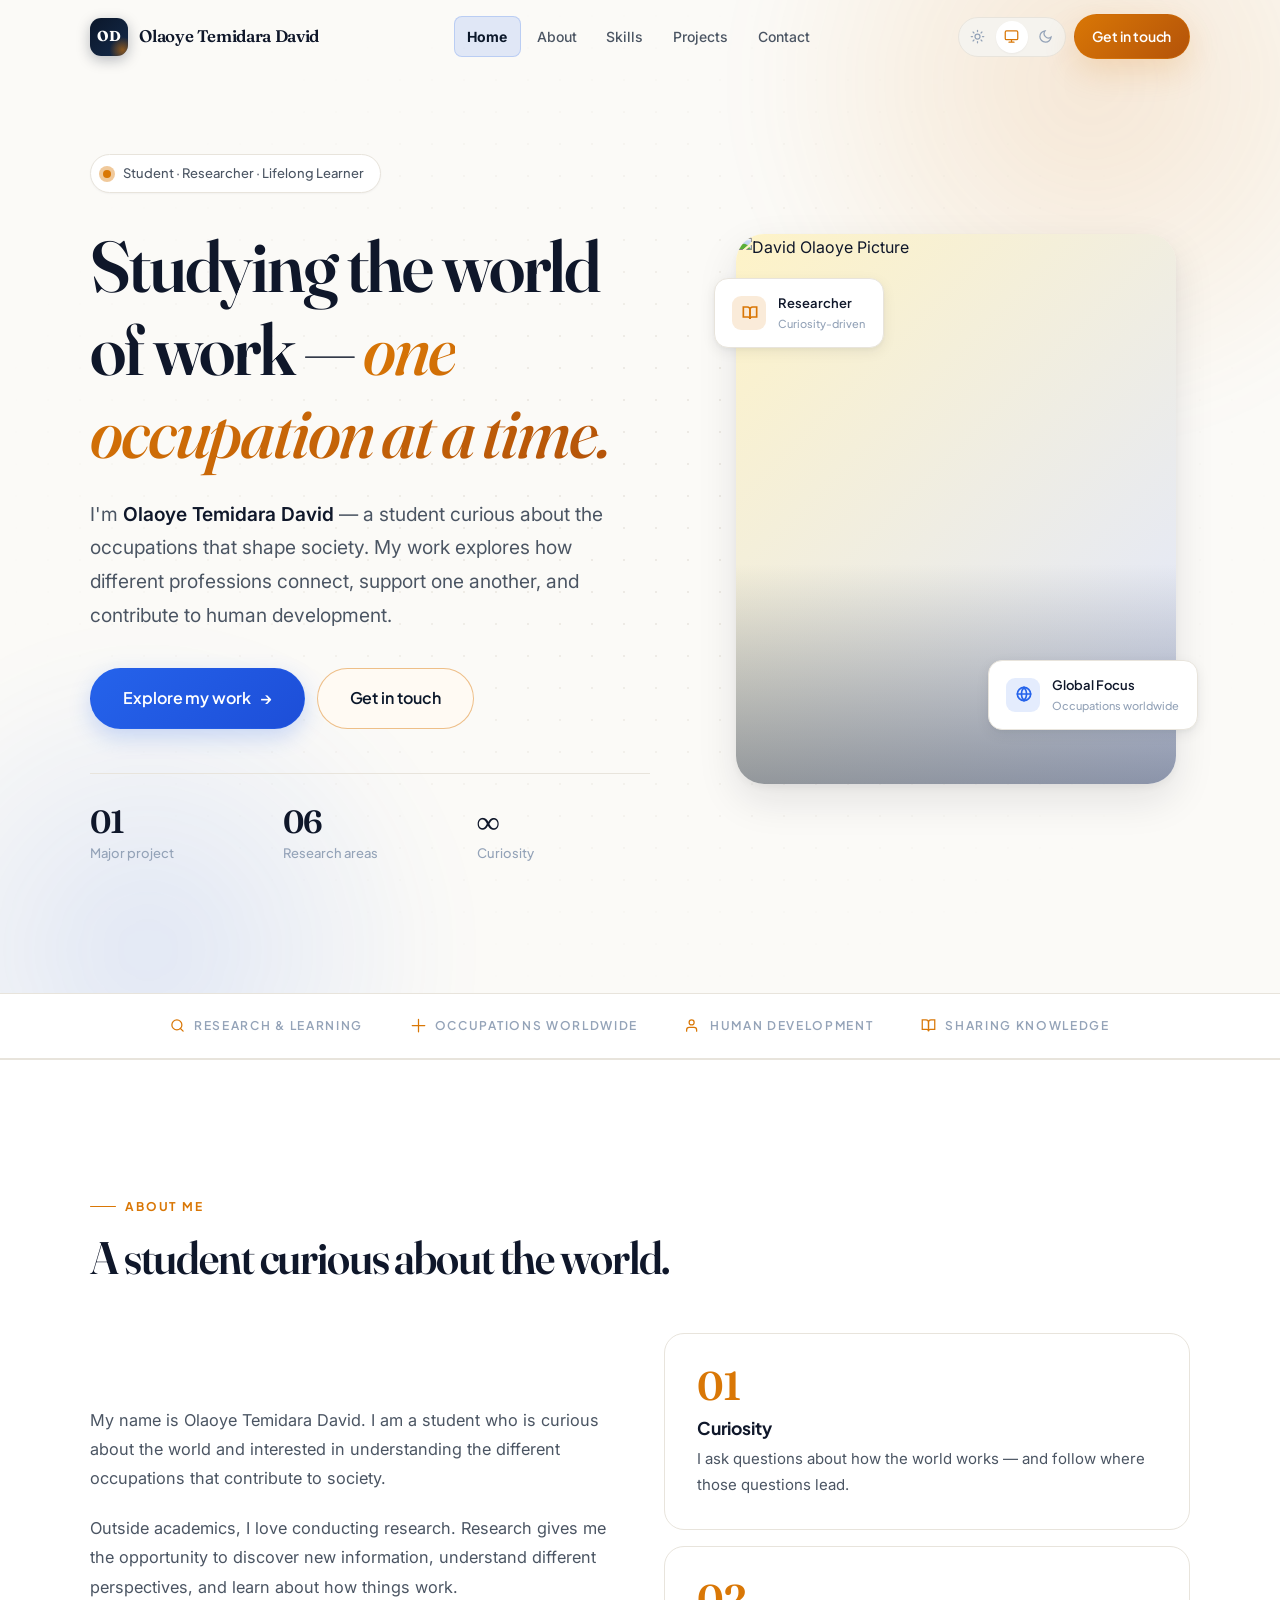
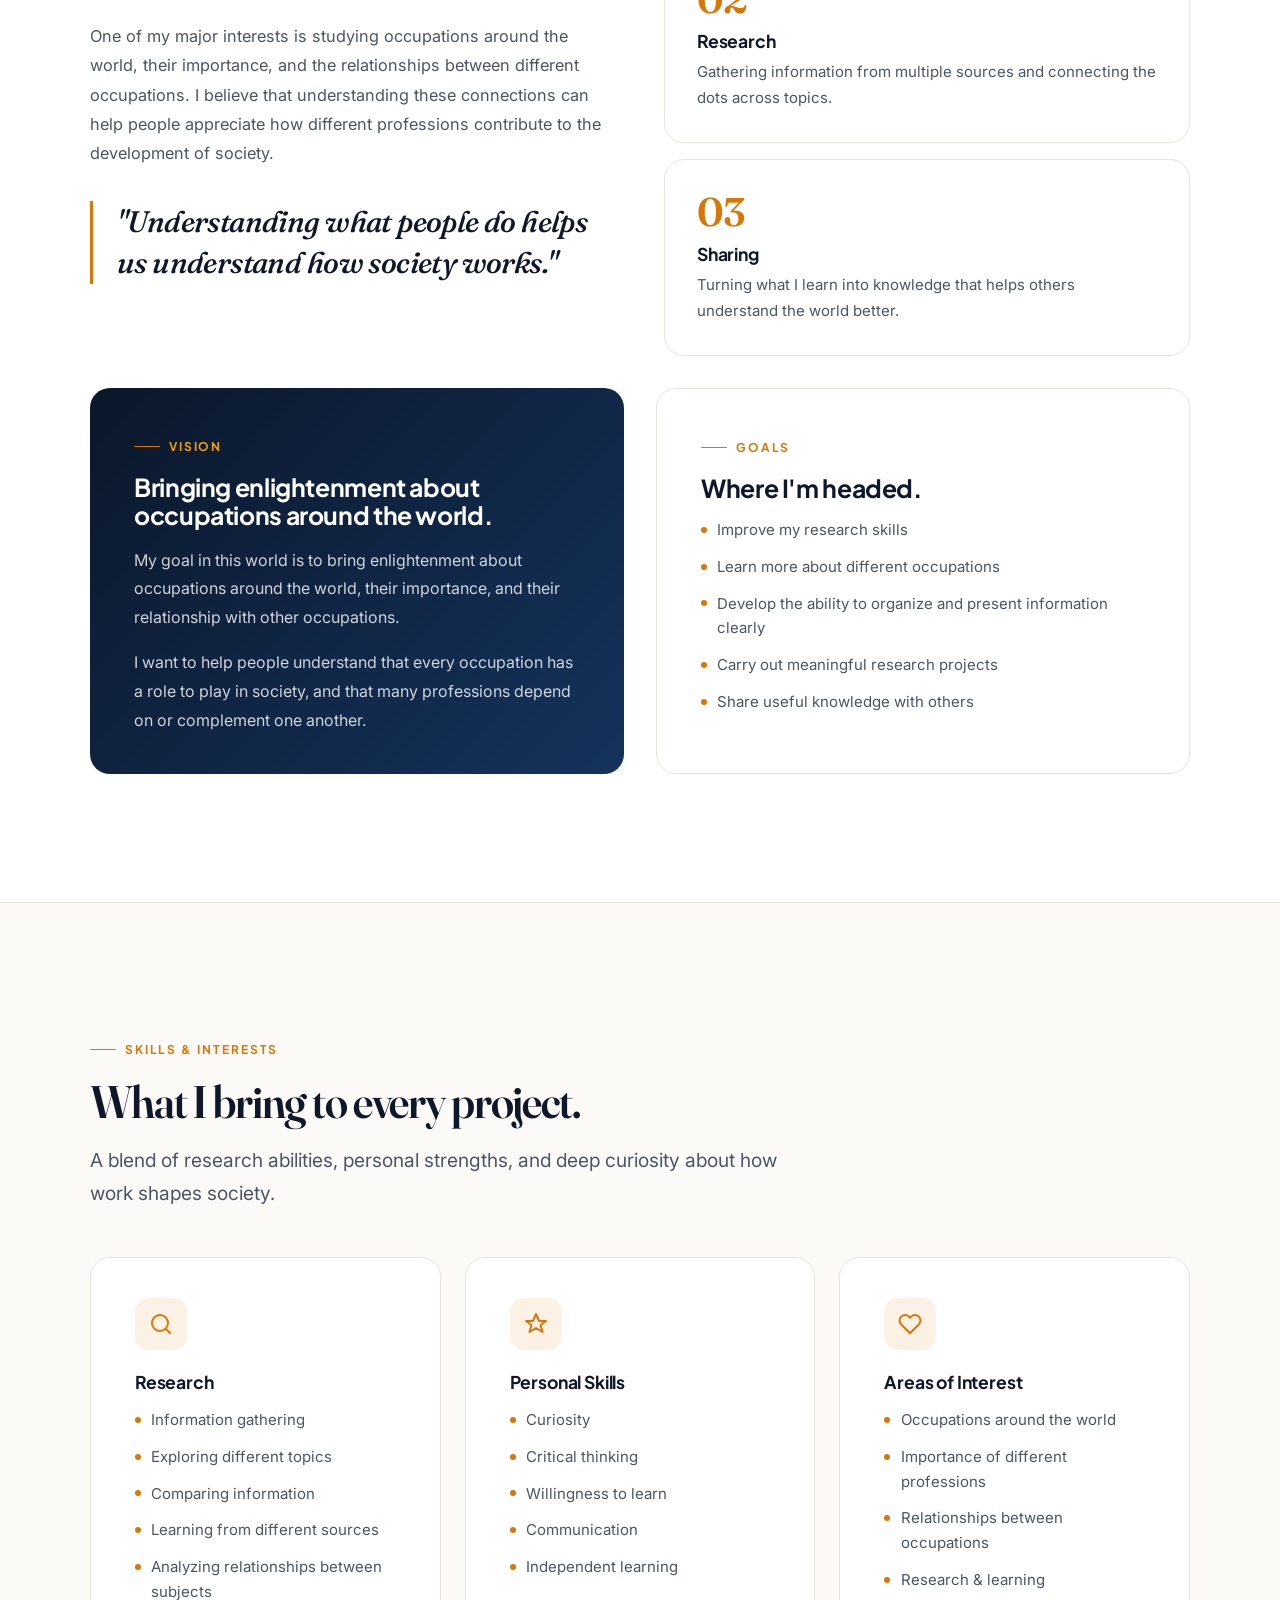
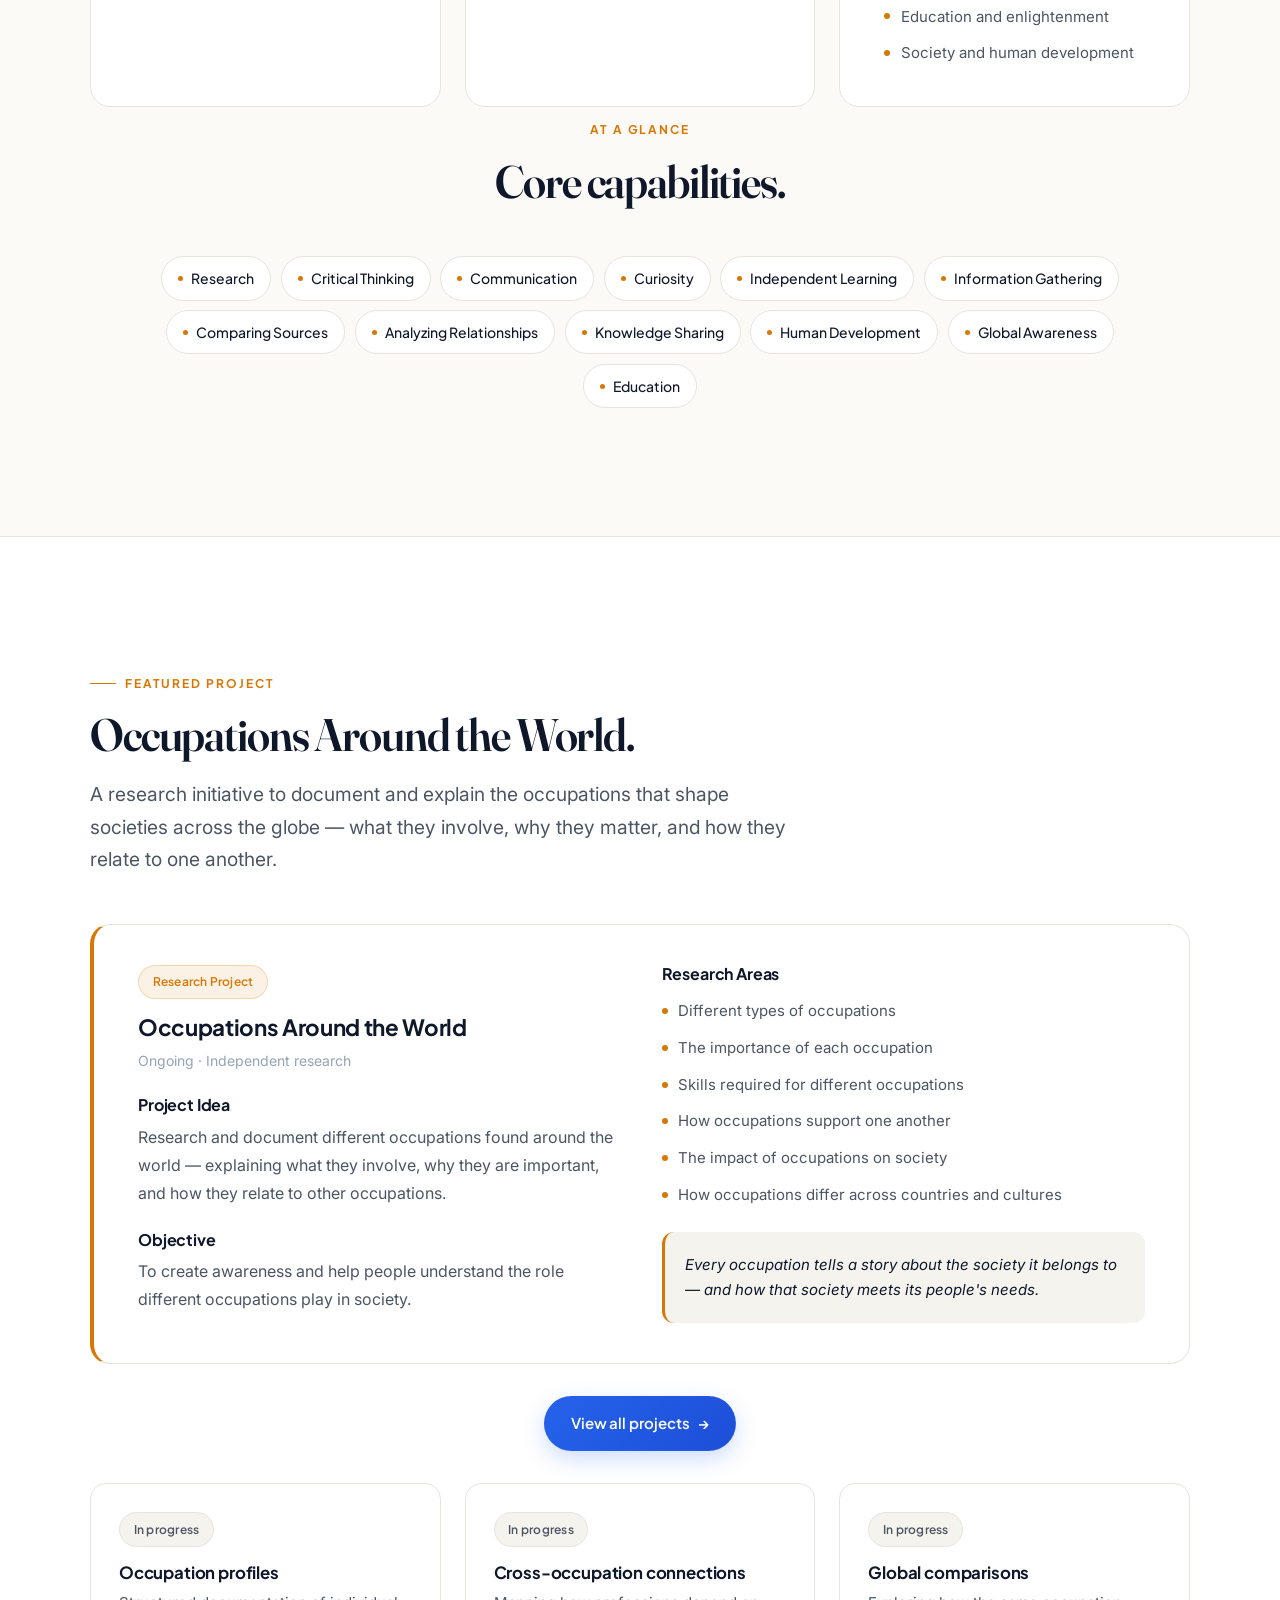
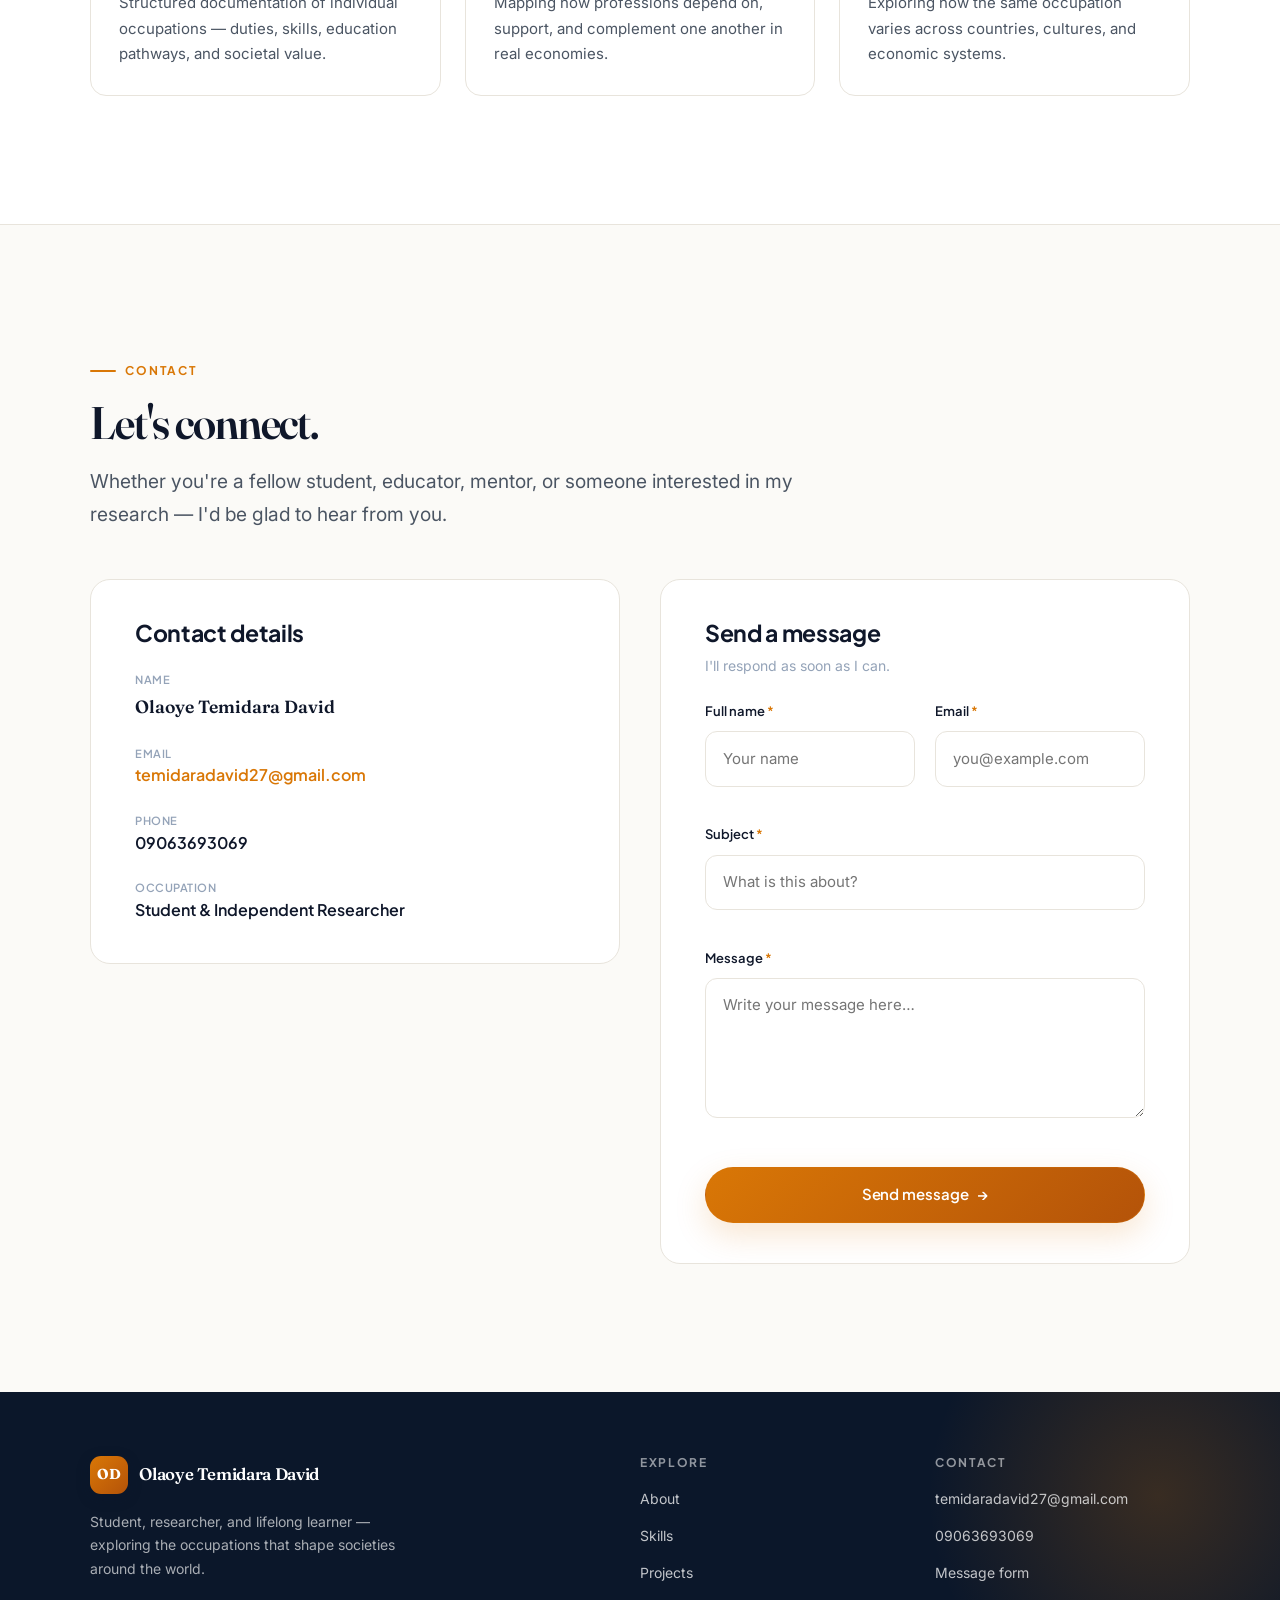
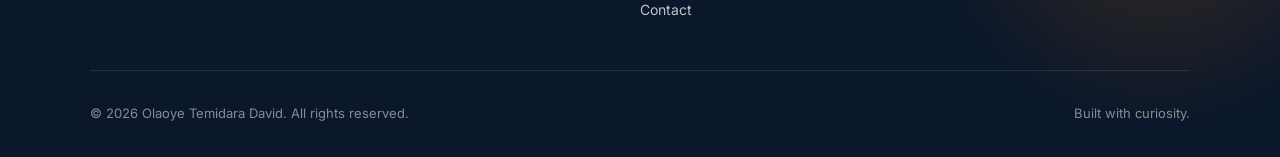
==== index.html @ a4dd6c66 "first commit" ====
<!DOCTYPE html>
<html lang="en" data-theme="system">
<head>
<meta charset="UTF-8" />
<meta name="viewport" content="width=device-width, initial-scale=1.0" />
<meta name="description" content="Olaoye Temidara David — Student & researcher exploring occupations around the world and how they shape society." />
<title>Olaoye Temidara David — Student Portfolio</title>

<link rel="preconnect" href="https://fonts.googleapis.com">
<link rel="preconnect" href="https://fonts.gstatic.com" crossorigin>
<link href="https://fonts.googleapis.com/css2?family=Fraunces:opsz,wght@9..144,500;9..144,600;9..144,700&family=Plus+Jakarta+Sans:wght@400;500;600;700;800&family=Inter:wght@400;500;600;700&display=swap" rel="stylesheet">
<link rel="stylesheet" href="assets/styles.css">
</head>

<body>
<a href="#main" class="skip-link">Skip to content</a>

<!-- ========== HEADER ========== -->
<header class="site-header" id="siteHeader">
  <div class="container">
    <nav class="nav" aria-label="Primary">
      <a href="#home" class="brand">
        <span class="brand-mark"><span>OD</span></span>
        <span>Olaoye Temidara David</span>
      </a>

      <ul class="nav-links" role="list">
        <li><a href="#home" class="active">Home</a></li>
        <li><a href="#about">About</a></li>
        <li><a href="#skills">Skills</a></li>
        <li><a href="#projects">Projects</a></li>
        <li><a href="#contact">Contact</a></li>
      </ul>

      <div class="nav-actions">
        <div class="theme-switch" role="group" aria-label="Color theme">
          <button data-theme-set="light" aria-label="Light theme" title="Light">
            <svg viewBox="0 0 24 24" fill="none" stroke="currentColor" stroke-width="2" stroke-linecap="round"><circle cx="12" cy="12" r="4"/><path d="M12 2v2M12 20v2M4.9 4.9l1.4 1.4M17.7 17.7l1.4 1.4M2 12h2M20 12h2M4.9 19.1l1.4-1.4M17.7 6.3l1.4-1.4"/></svg>
          </button>
          <button data-theme-set="system" aria-label="System theme" title="System">
            <svg viewBox="0 0 24 24" fill="none" stroke="currentColor" stroke-width="2" stroke-linecap="round"><rect x="2" y="3" width="20" height="14" rx="2"/><path d="M8 21h8M12 17v4"/></svg>
          </button>
          <button data-theme-set="dark" aria-label="Dark theme" title="Dark">
            <svg viewBox="0 0 24 24" fill="none" stroke="currentColor" stroke-width="2" stroke-linecap="round"><path d="M21 12.8A9 9 0 1 1 11.2 3a7 7 0 0 0 9.8 9.8z"/></svg>
          </button>
        </div>
        <a href="#contact" class="btn btn-amber btn-sm">Get in touch</a>
        <button class="nav-toggle" id="navToggle" aria-label="Open menu" aria-expanded="false" aria-controls="mobileMenu">
          <svg width="22" height="22" viewBox="0 0 24 24" fill="none" stroke="currentColor" stroke-width="2" stroke-linecap="round"><path d="M3 6h18M3 12h18M3 18h18"/></svg>
        </button>
      </div>
    </nav>
  </div>
</header>

<!-- ========== MOBILE MENU ========== -->
<div class="mobile-menu" id="mobileMenu" role="dialog" aria-modal="true" aria-label="Mobile navigation">
  <div class="mobile-menu-head">
    <span class="brand">
      <span class="brand-mark"><span>OD</span></span>
      <span>Olaoye Temidara David</span>
    </span>
    <button class="icon-btn" id="menuClose" aria-label="Close menu">
      <svg width="20" height="20" viewBox="0 0 24 24" fill="none" stroke="currentColor" stroke-width="2" stroke-linecap="round"><path d="M18 6L6 18M6 6l12 12"/></svg>
    </button>
  </div>
  <ul role="list">
    <li><a href="#home">Home</a></li>
    <li><a href="#about">About</a></li>
    <li><a href="#skills">Skills</a></li>
    <li><a href="#projects">Projects</a></li>
    <li><a href="#contact">Contact</a></li>
  </ul>
  <div class="mobile-menu-actions">
    <a href="#contact" class="btn btn-amber">Send a message</a>
  </div>
</div>

<main id="main">

<!-- ============================================================
     HERO
     ============================================================ -->
<section class="hero" id="home">
  <div class="hero-bg"><div class="hero-pattern" aria-hidden="true"></div></div>
  <div class="container">
    <div class="hero-grid">
      <div class="hero-copy reveal in">
        <div class="hero-badge">
          <span class="pulse" aria-hidden="true"></span>
          Student · Researcher · Lifelong Learner
        </div>
        <h1>
          Studying the world<br>
          of work — <span class="accent">one occupation at a time.</span>
        </h1>
        <p class="hero-lede">
          I'm <strong style="color:var(--text);font-weight:600;">Olaoye Temidara David</strong> — a student curious about the occupations that shape society.
          My work explores how different professions connect, support one another, and contribute to human development.
        </p>
        <div class="hero-cta">
          <a href="#about" class="btn btn-primary btn-lg">
            Explore my work <span class="arrow" aria-hidden="true">→</span>
          </a>
          <a href="#contact" class="btn btn-secondary btn-lg">
            Get in touch
          </a>
        </div>
        <div class="hero-stats">
          <div>
            <div class="hero-stat-num">01</div>
            <div class="hero-stat-label">Major project</div>
          </div>
          <div>
            <div class="hero-stat-num">06</div>
            <div class="hero-stat-label">Research areas</div>
          </div>
          <div>
            <div class="hero-stat-num">∞</div>
            <div class="hero-stat-label">Curiosity</div>
          </div>
        </div>
      </div>

      <div class="portrait-wrap reveal in" data-delay="2">
        <div class="portrait-frame">
          <img src="assets/images/img_1106.jpg" alt="David Olaoye Picture" loading="eager" decoding="async" onerror="this.onerror=null;this.src='assets/images/img_1105.jpg';">
        </div>
        <div class="float-card float-card--tl">
          <span class="fc-icon" style="background:rgba(217,119,6,.15);color:#D97706;">
            <svg width="16" height="16" viewBox="0 0 24 24" fill="none" stroke="currentColor" stroke-width="2.5" stroke-linecap="round"><path d="M2 3h6a4 4 0 0 1 4 4v14a3 3 0 0 0-3-3H2z"/><path d="M22 3h-6a4 4 0 0 0-4 4v14a3 3 0 0 1 3-3h7z"/></svg>
          </span>
          <div>Researcher<small>Curiosity-driven</small></div>
        </div>
        <div class="float-card float-card--br">
          <span class="fc-icon" style="background:rgba(37,99,235,.12);color:#2563EB;">
            <svg width="16" height="16" viewBox="0 0 24 24" fill="none" stroke="currentColor" stroke-width="2.5" stroke-linecap="round"><circle cx="12" cy="12" r="10"/><path d="M2 12h20M12 2a15.3 15.3 0 0 1 4 10 15.3 15.3 0 0 1-4 10 15.3 15.3 0 0 1-4-10 15.3 15.3 0 0 1 4-10z"/></svg>
          </span>
          <div>Global Focus<small>Occupations worldwide</small></div>
        </div>
      </div>
    </div>
  </div>
</section>

<!-- ========== STRIP ========== -->
<div class="strip">
  <div class="container">
    <div class="strip-inner">
      <span><svg viewBox="0 0 24 24" fill="none" stroke="currentColor" stroke-width="2" stroke-linecap="round"><circle cx="11" cy="11" r="8"/><path d="M21 21l-4.3-4.3"/></svg> Research &amp; Learning</span>
      <span><svg viewBox="0 0 24 24" fill="none" stroke="currentColor" stroke-width="2" stroke-linecap="round"><path d="M12 2v20M2 12h20"/></svg> Occupations Worldwide</span>
      <span><svg viewBox="0 0 24 24" fill="none" stroke="currentColor" stroke-width="2" stroke-linecap="round"><path d="M17 21v-2a4 4 0 0 0-4-4H5a4 4 0 0 0-4 4v2"/><circle cx="9" cy="7" r="4"/></svg> Human Development</span>
      <span><svg viewBox="0 0 24 24" fill="none" stroke="currentColor" stroke-width="2" stroke-linecap="round"><path d="M2 3h6a4 4 0 0 1 4 4v14a3 3 0 0 0-3-3H2z"/><path d="M22 3h-6a4 4 0 0 0-4 4v14a3 3 0 0 1 3-3h7z"/></svg> Sharing Knowledge</span>
    </div>
  </div>
</div>

<!-- ============================================================
     ABOUT
     ============================================================ -->
<section class="section section--alt" id="about">
  <div class="container">
    <div class="section-head reveal">
      <span class="eyebrow">About Me</span>
      <h2>A student curious about the world.</h2>
    </div>

    <div class="grid grid-2" style="gap:3rem;align-items:center;">
      <div class="reveal">
        <p style="font-size:1.02rem;line-height:1.8;color:var(--text-2);">
          My name is Olaoye Temidara David. I am a student who is curious about the world and interested in understanding the different occupations that contribute to society.
        </p>
        <p style="font-size:1.02rem;line-height:1.8;color:var(--text-2);margin-top:1.25rem;">
          Outside academics, I love conducting research. Research gives me the opportunity to discover new information, understand different perspectives, and learn about how things work.
        </p>
        <p style="font-size:1.02rem;line-height:1.8;color:var(--text-2);margin-top:1.25rem;">
          One of my major interests is studying occupations around the world, their importance, and the relationships between different occupations. I believe that understanding these connections can help people appreciate how different professions contribute to the development of society.
        </p>
        <div class="quote mt-8" style="margin-top:2rem;">
          "Understanding what people do helps us understand how society works."
        </div>
      </div>

      <div class="grid" style="gap:1rem;">
        <div class="num-card reveal" data-delay="1">
          <span class="num">01</span>
          <h3 class="card-title">Curiosity</h3>
          <p class="card-text">I ask questions about how the world works — and follow where those questions lead.</p>
        </div>
        <div class="num-card reveal" data-delay="2">
          <span class="num">02</span>
          <h3 class="card-title">Research</h3>
          <p class="card-text">Gathering information from multiple sources and connecting the dots across topics.</p>
        </div>
        <div class="num-card reveal" data-delay="3">
          <span class="num">03</span>
          <h3 class="card-title">Sharing</h3>
          <p class="card-text">Turning what I learn into knowledge that helps others understand the world better.</p>
        </div>
      </div>
    </div>

    <div class="grid grid-2 mt-8" style="gap:2rem;align-items:stretch;">
      <div class="card card--lg reveal" style="background:linear-gradient(135deg,var(--navy) 0%,#14335c 100%);color:#fff;border:none;">
        <span class="eyebrow" style="color:var(--amber-soft);margin-bottom:1rem;">Vision</span>
        <h3 style="color:#fff;font-size:1.55rem;margin-bottom:1rem;">Bringing enlightenment about occupations around the world.</h3>
        <p style="color:rgba(255,255,255,.8);line-height:1.8;">
          My goal in this world is to bring enlightenment about occupations around the world, their importance, and their relationship with other occupations.
        </p>
        <p style="color:rgba(255,255,255,.8);line-height:1.8;margin-top:1rem;">
          I want to help people understand that every occupation has a role to play in society, and that many professions depend on or complement one another.
        </p>
      </div>

      <div class="card card--lg reveal" data-delay="1">
        <span class="eyebrow">Goals</span>
        <h3 style="font-size:1.55rem;margin-bottom:1rem;">Where I'm headed.</h3>
        <ul class="list">
          <li>Improve my research skills</li>
          <li>Learn more about different occupations</li>
          <li>Develop the ability to organize and present information clearly</li>
          <li>Carry out meaningful research projects</li>
          <li>Share useful knowledge with others</li>
        </ul>
      </div>
    </div>
  </div>
</section>

<!-- ============================================================
     SKILLS
     ============================================================ -->
<section class="section" id="skills">
  <div class="container">
    <div class="section-head reveal">
      <span class="eyebrow">Skills &amp; Interests</span>
      <h2>What I bring to every project.</h2>
      <p class="lede">A blend of research abilities, personal strengths, and deep curiosity about how work shapes society.</p>
    </div>

    <div class="grid grid-3">

      <article class="card card--lg reveal" data-delay="1">
        <div class="card-icon">
          <svg viewBox="0 0 24 24" fill="none" stroke="currentColor" stroke-width="2" stroke-linecap="round" stroke-linejoin="round"><circle cx="11" cy="11" r="8"/><path d="M21 21l-4.3-4.3"/></svg>
        </div>
        <h3 class="card-title">Research</h3>
        <ul class="list mt-4">
          <li>Information gathering</li>
          <li>Exploring different topics</li>
          <li>Comparing information</li>
          <li>Learning from different sources</li>
          <li>Analyzing relationships between subjects</li>
        </ul>
      </article>

      <article class="card card--lg reveal" data-delay="2">
        <div class="card-icon">
          <svg viewBox="0 0 24 24" fill="none" stroke="currentColor" stroke-width="2" stroke-linecap="round" stroke-linejoin="round"><path d="M12 2l3 7h7l-5.5 4 2 7L12 16l-6.5 4 2-7L2 9h7z"/></svg>
        </div>
        <h3 class="card-title">Personal Skills</h3>
        <ul class="list mt-4">
          <li>Curiosity</li>
          <li>Critical thinking</li>
          <li>Willingness to learn</li>
          <li>Communication</li>
          <li>Independent learning</li>
        </ul>
      </article>

      <article class="card card--lg reveal" data-delay="3">
        <div class="card-icon">
          <svg viewBox="0 0 24 24" fill="none" stroke="currentColor" stroke-width="2" stroke-linecap="round" stroke-linejoin="round"><path d="M20.84 4.61a5.5 5.5 0 0 0-7.78 0L12 5.67l-1.06-1.06a5.5 5.5 0 0 0-7.78 7.78l1.06 1.06L12 21.23l7.78-7.78 1.06-1.06a5.5 5.5 0 0 0 0-7.78z"/></svg>
        </div>
        <h3 class="card-title">Areas of Interest</h3>
        <ul class="list mt-4">
          <li>Occupations around the world</li>
          <li>Importance of different professions</li>
          <li>Relationships between occupations</li>
          <li>Research &amp; learning</li>
          <li>Education and enlightenment</li>
          <li>Society and human development</li>
        </ul>
      </article>

    </div>
    <div class="container mt-2">
      <div class="section-head center reveal">
        <span class="eyebrow">At a Glance</span>
        <h2>Core capabilities.</h2>
      </div>
      <div class="chip-group reveal" style="justify-content:center;">
        <span class="chip">Research</span>
        <span class="chip">Critical Thinking</span>
        <span class="chip">Communication</span>
        <span class="chip">Curiosity</span>
        <span class="chip">Independent Learning</span>
        <span class="chip">Information Gathering</span>
        <span class="chip">Comparing Sources</span>
        <span class="chip">Analyzing Relationships</span>
        <span class="chip">Knowledge Sharing</span>
        <span class="chip">Human Development</span>
        <span class="chip">Global Awareness</span>
        <span class="chip">Education</span>
      </div>
    </div>

  </div>
</section>

<!-- ============================================================
     PROJECTS
     ============================================================ -->
<section class="section section--alt" id="projects">
  <div class="container">
    <div class="section-head reveal">
      <span class="eyebrow">Featured Project</span>
      <h2>Occupations Around the World.</h2>
      <p class="lede">A research initiative to document and explain the occupations that shape societies across the globe — what they involve, why they matter, and how they relate to one another.</p>
    </div>

    <div class="card card--lg reveal" style="border-left:4px solid var(--amber);">
      <div class="grid grid-2" style="gap:2.5rem;align-items:flex-start;">

        <div>
          <span class="badge badge--amber">Research Project</span>
          <h3 class="mt-4" style="font-size:1.4rem;">Occupations Around the World</h3>
          <p class="text-sm text-muted mt-2">Ongoing · Independent research</p>

          <h4 class="mt-6">Project Idea</h4>
          <p style="margin-top:.5rem;line-height:1.75;">
            Research and document different occupations found around the world — explaining what they involve, why they are important, and how they relate to other occupations.
          </p>

          <h4 class="mt-6">Objective</h4>
          <p style="margin-top:.5rem;line-height:1.75;">
            To create awareness and help people understand the role different occupations play in society.
          </p>
        </div>

        <div>
          <h4>Research Areas</h4>
          <ul class="list mt-4">
            <li>Different types of occupations</li>
            <li>The importance of each occupation</li>
            <li>Skills required for different occupations</li>
            <li>How occupations support one another</li>
            <li>The impact of occupations on society</li>
            <li>How occupations differ across countries and cultures</li>
          </ul>

          <div class="mt-6" style="padding:1.25rem;background:var(--surface-2);border-radius:var(--r-md);border-left:3px solid var(--amber);">
            <p style="font-size:.9375rem;line-height:1.7;font-style:italic;color:var(--text);">
              Every occupation tells a story about the society it belongs to — and how that society meets its people's needs.
            </p>
          </div>
        </div>

      </div>
    </div>

    <div class="mt-8 text-center reveal">
      <a href="#projects" class="btn btn-primary">View all projects <span class="arrow">→</span></a>
    </div>

    <div class="grid grid-3 mt-8">
      <div class="card reveal" data-delay="1">
        <span class="badge">In progress</span>
        <h3 class="card-title mt-4" style="font-size:1.05rem;">Occupation profiles</h3>
        <p class="card-text">Structured documentation of individual occupations — duties, skills, education pathways, and societal value.</p>
      </div>
      <div class="card reveal" data-delay="2">
        <span class="badge">In progress</span>
        <h3 class="card-title mt-4" style="font-size:1.05rem;">Cross-occupation connections</h3>
        <p class="card-text">Mapping how professions depend on, support, and complement one another in real economies.</p>
      </div>
      <div class="card reveal" data-delay="3">
        <span class="badge">In progress</span>
        <h3 class="card-title mt-4" style="font-size:1.05rem;">Global comparisons</h3>
        <p class="card-text">Exploring how the same occupation varies across countries, cultures, and economic systems.</p>
      </div>
    </div>
  </div>
</section>

<!-- ============================================================
     CONTACT
     ============================================================ -->
<section class="section" id="contact">
  <div class="container">
    <div class="section-head reveal">
      <span class="eyebrow">Contact</span>
      <h2>Let's connect.</h2>
      <p class="lede">Whether you're a fellow student, educator, mentor, or someone interested in my research — I'd be glad to hear from you.</p>
    </div>

    <div class="grid grid-2" style="gap:2.5rem;align-items:flex-start;">

      <div class="reveal">
        <div class="card card--lg">
          <h3>Contact details</h3>
          <ul class="mt-6" style="list-style:none;display:flex;flex-direction:column;gap:1.4rem;">
            <li>
              <div class="text-sm text-muted" style="font-family:var(--font-sans);font-weight:600;letter-spacing:.05em;text-transform:uppercase;font-size:.7rem;">Name</div>
              <div style="font-family:var(--font-display);font-size:1.1rem;font-weight:600;margin-top:.25rem;">Olaoye Temidara David</div>
            </li>
            <li>
              <div class="text-sm text-muted" style="font-family:var(--font-sans);font-weight:600;letter-spacing:.05em;text-transform:uppercase;font-size:.7rem;">Email</div>
              <a href="mailto:temidaradavid27@gmail.com" style="color:var(--amber);font-weight:600;font-family:var(--font-sans);font-size:1rem;word-break:break-all;">temidaradavid27@gmail.com</a>
            </li>
            <li>
              <div class="text-sm text-muted" style="font-family:var(--font-sans);font-weight:600;letter-spacing:.05em;text-transform:uppercase;font-size:.7rem;">Phone</div>
              <a href="tel:+2349063693069" style="color:var(--text);font-weight:600;font-family:var(--font-sans);font-size:1rem;">09063693069</a>
            </li>
            <li>
              <div class="text-sm text-muted" style="font-family:var(--font-sans);font-weight:600;letter-spacing:.05em;text-transform:uppercase;font-size:.7rem;">Occupation</div>
              <div style="font-weight:600;font-family:var(--font-sans);">Student &amp; Independent Researcher</div>
            </li>
          </ul>
        </div>
      </div>

      <div class="card card--lg reveal" data-delay="1">
        <h3>Send a message</h3>
        <p class="text-sm text-muted mt-2">I'll respond as soon as I can.</p>

        <div class="form-success" id="formSuccess" role="status" aria-live="polite">
          <svg width="20" height="20" viewBox="0 0 24 24" fill="none" stroke="currentColor" stroke-width="2.5" stroke-linecap="round"><path d="M20 6L9 17l-5-5"/></svg>
          Message sent. Thank you — I'll be in touch soon.
        </div>

        <form id="contactForm" novalidate class="mt-6">
          <div class="form-grid">
            <div class="field">
              <label for="cf-name">Full name <span class="req">*</span></label>
              <input id="cf-name" name="name" type="text" required placeholder="Your name" />
              <div class="msg"></div>
            </div>
            <div class="field">
              <label for="cf-email">Email <span class="req">*</span></label>
              <input id="cf-email" name="email" type="email" required placeholder="you@example.com" />
              <div class="msg"></div>
            </div>
            <div class="field form-full">
              <label for="cf-subject">Subject <span class="req">*</span></label>
              <input id="cf-subject" name="subject" type="text" required placeholder="What is this about?" />
              <div class="msg"></div>
            </div>
            <div class="field form-full">
              <label for="cf-message">Message <span class="req">*</span></label>
              <textarea id="cf-message" name="message" required placeholder="Write your message here…"></textarea>
              <div class="msg"></div>
            </div>
          </div>
          <button type="submit" class="btn btn-amber mt-6" style="width:100%;">Send message <span class="arrow">→</span></button>
        </form>
      </div>

    </div>
  </div>
</section>

</main>

<!-- ========== FOOTER ========== -->
<footer class="site-footer">
  <div class="container">
    <div class="footer-grid">
      <div class="footer-brand">
        <a href="#home" class="brand">
          <span class="brand-mark"><span>OD</span></span>
          <span>Olaoye Temidara David</span>
        </a>
        <p>Student, researcher, and lifelong learner — exploring the occupations that shape societies around the world.</p>
      </div>
      <div class="footer-col">
        <h4>Explore</h4>
        <ul>
          <li><a href="#about">About</a></li>
          <li><a href="#skills">Skills</a></li>
          <li><a href="#projects">Projects</a></li>
          <li><a href="#contact">Contact</a></li>
        </ul>
      </div>
      <div class="footer-col">
        <h4>Contact</h4>
        <ul>
          <li><a href="mailto:temidaradavid27@gmail.com">temidaradavid27@gmail.com</a></li>
          <li><a href="tel:+2349063693069">09063693069</a></li>
          <li><a href="#contact">Message form</a></li>
        </ul>
      </div>
    </div>
    <div class="footer-bottom">
      <span>© 2026 Olaoye Temidara David. All rights reserved.</span>
      <span>Built with curiosity.</span>
    </div>
  </div>
</footer>

<button class="back-to-top" id="backToTop" aria-label="Back to top">
  <svg width="20" height="20" viewBox="0 0 24 24" fill="none" stroke="currentColor" stroke-width="2.5" stroke-linecap="round"><path d="M12 19V5M5 12l7-7 7 7"/></svg>
</button>

<script src="assets/script.js" defer></script>
</body>
</html>
---- assets/styles.css ----
/* =========================================================
   OLAOYE TEMIDARA DAVID · STUDENT PORTFOLIO
   Single consolidated stylesheet
   ---------------------------------------------------------
   01. Design tokens
   02. Reset + base
   03. Layout (container / section / grid)
   04. Buttons
   05. Badges + chips
   06. Cards
   07. Header + navigation
   08. Mobile menu
   09. Theme switch
   10. Hero
   11. Logo strip
   12. Inner page hero + breadcrumb
   13. Quote / lists / chip group
   14. Form
   15. Footer
   16. Reveal animations
   17. Back to top
   18. Utilities
   ========================================================= */

/* =========================================================
   01. DESIGN TOKENS
   ========================================================= */
:root {
  --navy: #0B172A;
  --navy-2: #142a4a;
  --blue: #2563EB;
  --blue-2: #1D4ED8;
  --amber: #D97706;
  --amber-soft: #F59E0B;
  --amber-deep: #B45309;
  --green: #10B981;
  --teal: #0D9488;

  --bg: #FBFAF7;
  --surface: #FFFFFF;
  --surface-2: #F5F3EE;
  --border: #E8E4DC;
  --border-strong: #D5CFC4;

  --text: #0F172A;
  --text-2: #4B5563;
  --muted: #94A3B8;

  --shadow-xs: 0 1px 2px rgba(15, 23, 42, .04);
  --shadow-sm: 0 1px 3px rgba(15, 23, 42, .06), 0 1px 2px rgba(15, 23, 42, .04);
  --shadow-md: 0 4px 14px rgba(15, 23, 42, .07), 0 2px 4px rgba(15, 23, 42, .04);
  --shadow-lg: 0 16px 40px rgba(15, 23, 42, .1), 0 4px 10px rgba(15, 23, 42, .05);
  --shadow-amber: 0 12px 32px rgba(217, 119, 6, .18);

  --r-sm: 8px;
  --r-md: 12px;
  --r-lg: 16px;
  --r-xl: 20px;
  --r-2xl: 28px;
  --r-pill: 999px;
  --container: 1180px;
  --header-h: 74px;

  --ease: cubic-bezier(.22, .61, .36, 1);
  --ease-soft: cubic-bezier(.4, 0, .2, 1);
  --dur-fast: 180ms;
  --dur: 320ms;
  --dur-slow: 600ms;

  --font-display: "Fraunces", Georgia, serif;
  --font-sans: "Plus Jakarta Sans", system-ui, -apple-system, sans-serif;
  --font-body: "Inter", system-ui, -apple-system, sans-serif;
}

[data-theme="dark"] {
  --navy: #0B172A;
  --navy-2: #1e3a5f;
  --bg: #0A0F1E;
  --surface: #0F172A;
  --surface-2: #111C33;
  --border: #1E293B;
  --border-strong: #334155;
  --text: #F8FAFC;
  --text-2: #CBD5E1;
  --muted: #64748B;
  --blue: #3B82F6;
  --amber: #F59E0B;
  --amber-soft: #FBBF24;
  --amber-deep: #D97706;

  --shadow-xs: 0 1px 2px rgba(0, 0, 0, .4);
  --shadow-sm: 0 1px 3px rgba(0, 0, 0, .5);
  --shadow-md: 0 4px 14px rgba(0, 0, 0, .5);
  --shadow-lg: 0 16px 40px rgba(0, 0, 0, .6);
  --shadow-amber: 0 12px 32px rgba(245, 158, 11, .25);
}

/* =========================================================
   02. RESET + BASE
   ========================================================= */
*,
*::before,
*::after {
  box-sizing: border-box;
  margin: 0;
  padding: 0;
}

html {
  scroll-behavior: smooth;
  scroll-padding-top: calc(var(--header-h) + 1rem);
  -webkit-text-size-adjust: 100%;
}

@media (prefers-reduced-motion: reduce) {
  html {
    scroll-behavior: auto;
  }

  *,
  *::before,
  *::after {
    animation-duration: .001ms !important;
    transition-duration: .001ms !important;
  }
}

body {
  font-family: var(--font-body);
  background: var(--bg);
  color: var(--text);
  font-size: 16px;
  line-height: 1.65;
  -webkit-font-smoothing: antialiased;
  -moz-osx-font-smoothing: grayscale;
  transition: background var(--dur) var(--ease), color var(--dur) var(--ease);
  overflow-x: hidden;
}

img,
svg {
  display: block;
  max-width: 100%;
}

button {
  font: inherit;
  color: inherit;
  background: none;
  border: 0;
  cursor: pointer;
}

/* ---- Links: never underlined, in any state ---- */
a,
a:visited,
a:hover,
a:focus,
a:active {
  color: inherit;
  text-decoration: none;
  background-image: none;
}

input,
textarea {
  font: inherit;
  color: inherit;
}

h1,
h2,
h3,
h4 {
  font-family: var(--font-display);
  font-weight: 600;
  line-height: 1.15;
  letter-spacing: -.02em;
  color: var(--text);
  font-variation-settings: "opsz" 96;
}

h1 {
  font-size: clamp(2.6rem, 6vw, 4.5rem);
  letter-spacing: -.03em;
}

h2 {
  font-size: clamp(1.85rem, 3.8vw, 2.85rem);
  letter-spacing: -.025em;
}

h3 {
  font-size: clamp(1.2rem, 1.8vw, 1.5rem);
  font-family: var(--font-sans);
  font-weight: 700;
  letter-spacing: -.015em;
}

h4 {
  font-size: 1rem;
  font-family: var(--font-sans);
  font-weight: 700;
  letter-spacing: -.01em;
}

p {
  color: var(--text-2);
}

em {
  font-style: italic;
}

::selection {
  background: var(--amber);
  color: #fff;
}

:focus-visible {
  outline: 2px solid var(--blue);
  outline-offset: 3px;
  border-radius: 4px;
}

/* Skip link */
.skip-link {
  position: absolute;
  left: 1rem;
  top: -100px;
  padding: .75rem 1.25rem;
  background: var(--navy);
  color: #fff;
  border-radius: var(--r-md);
  z-index: 9999;
  font-weight: 600;
  transition: top var(--dur) var(--ease);
}

.skip-link:focus {
  top: 1rem;
}

/* =========================================================
   03. LAYOUT
   ========================================================= */
.container {
  width: 100%;
  max-width: var(--container);
  margin: 0 auto;
  padding: 0 1.25rem;
}

@media (min-width: 640px) {
  .container {
    padding: 0 2rem;
  }
}

@media (min-width: 1024px) {
  .container {
    padding: 0 2.5rem;
  }
}

.section {
  padding: 5rem 0;
  position: relative;
  scroll-margin-top: calc(var(--header-h) + 1rem);
}

@media (min-width: 768px) {
  .section {
    padding: 6.5rem 0;
  }
}

@media (min-width: 1024px) {
  .section {
    padding: 8rem 0;
  }
}

.section--alt {
  background: var(--surface);
  border-top: 1px solid var(--border);
  border-bottom: 1px solid var(--border);
}

.section--dark {
  background: linear-gradient(135deg, var(--navy) 0%, #14335c 100%);
  color: #fff;
  position: relative;
  overflow: hidden;
}

.section--dark h2,
.section--dark h3,
.section--dark h4 {
  color: #fff;
}

.section--dark p {
  color: rgba(255, 255, 255, .78);
}

.section--dark::before {
  content: "";
  position: absolute;
  top: -40%;
  right: -10%;
  width: 600px;
  height: 600px;
  border-radius: 50%;
  background: radial-gradient(circle, rgba(217, 119, 6, .28), transparent 65%);
  pointer-events: none;
}

.section--dark::after {
  content: "";
  position: absolute;
  bottom: -40%;
  left: -10%;
  width: 520px;
  height: 520px;
  border-radius: 50%;
  background: radial-gradient(circle, rgba(37, 99, 235, .35), transparent 65%);
  pointer-events: none;
}

.section--dark .container {
  position: relative;
  z-index: 1;
}

.section-head {
  max-width: 720px;
  margin-bottom: 3rem;
}

.section-head.center {
  margin-left: auto;
  margin-right: auto;
  text-align: center;
}

.eyebrow {
  display: inline-flex;
  align-items: center;
  gap: .55rem;
  font-family: var(--font-sans);
  font-size: .75rem;
  font-weight: 700;
  letter-spacing: .16em;
  text-transform: uppercase;
  color: var(--amber);
  margin-bottom: 1rem;
}

.eyebrow::before {
  content: "";
  width: 26px;
  height: 1.5px;
  background: var(--amber);
  border-radius: 2px;
}

.section-head.center .eyebrow::before {
  display: none;
}

.section--dark .eyebrow {
  color: var(--amber-soft);
}

.lede {
  font-size: clamp(1.05rem, 1.5vw, 1.2rem);
  color: var(--text-2);
  margin-top: 1rem;
  max-width: 62ch;
  line-height: 1.7;
}

.section-head.center .lede {
  margin-left: auto;
  margin-right: auto;
}

.section--dark .lede {
  color: rgba(255, 255, 255, .75);
}

/* Grid */
.grid {
  display: grid;
  gap: 1.5rem;
}

.grid-2,
.grid-3,
.grid-4 {
  grid-template-columns: 1fr;
}

@media (min-width: 640px) {
  .grid-2 {
    grid-template-columns: repeat(2, 1fr);
  }

  .grid-3 {
    grid-template-columns: repeat(2, 1fr);
  }

  .grid-4 {
    grid-template-columns: repeat(2, 1fr);
  }
}

@media (min-width: 1024px) {
  .grid-3 {
    grid-template-columns: repeat(3, 1fr);
  }

  .grid-4 {
    grid-template-columns: repeat(4, 1fr);
  }
}

/* =========================================================
   04. BUTTONS
   ========================================================= */
.btn {
  display: inline-flex;
  align-items: center;
  justify-content: center;
  gap: .55rem;
  padding: .9rem 1.6rem;
  border-radius: var(--r-pill);
  font-family: var(--font-sans);
  font-weight: 600;
  font-size: .9375rem;
  letter-spacing: -.005em;
  text-decoration: none;
  transition: all var(--dur-fast) var(--ease);
  white-space: nowrap;
  min-height: 48px;
  cursor: pointer;
}

.btn:active {
  transform: translateY(1px) scale(.99);
}

.btn-primary {
  background: linear-gradient(135deg, var(--blue) 0%, var(--blue-2) 100%);
  color: #fff;
  border: 1px solid rgba(37, 99, 235, .35);
  box-shadow: 0 8px 22px rgba(37, 99, 235, .22);
}

.btn-primary:hover {
  background: linear-gradient(135deg, #1d4ed8 0%, #1e40af 100%);
  transform: translateY(-2px);
  box-shadow: 0 12px 28px rgba(37, 99, 235, .28);
}

.btn-amber {
  background: linear-gradient(135deg, var(--amber) 0%, var(--amber-deep) 100%);
  color: #fff;
  border: 1px solid rgba(217, 119, 6, .35);
  box-shadow: var(--shadow-amber);
}

.btn-amber:hover {
  background: linear-gradient(135deg, var(--amber-deep) 0%, #92400e 100%);
  transform: translateY(-2px);
  box-shadow: 0 16px 34px rgba(217, 119, 6, .35);
}

.btn-secondary {
  background: #fffaf3;
  color: var(--navy);
  border: 1px solid rgba(217, 119, 6, .45);
}

.btn-secondary:hover {
  background: #fff1df;
  border-color: var(--amber);
  color: var(--navy);
  transform: translateY(-2px);
  box-shadow: var(--shadow-md);
}

.btn-ghost {
  background: transparent;
  color: var(--text);
  border: 1px solid transparent;
}

.btn-ghost:hover {
  background: var(--surface-2);
}

.btn .arrow {
  display: inline-block;
  transition: transform var(--dur-fast) var(--ease);
}

.btn:hover .arrow {
  transform: translateX(4px);
}

.btn-sm {
  padding: .6rem 1.1rem;
  font-size: .875rem;
  min-height: 40px;
}

.btn-lg {
  padding: 1rem 2rem;
  font-size: 1rem;
  min-height: 54px;
}

.icon-btn {
  width: 42px;
  height: 42px;
  display: inline-flex;
  align-items: center;
  justify-content: center;
  border-radius: var(--r-md);
  color: var(--text-2);
  transition: all var(--dur-fast) var(--ease);
}

.icon-btn:hover {
  background: var(--surface-2);
  color: var(--text);
}

[data-theme="dark"] .icon-btn:hover {
  background: #1E293B;
}

/* =========================================================
   05. BADGES + CHIPS
   ========================================================= */
.badge {
  display: inline-flex;
  align-items: center;
  gap: .4rem;
  padding: .4rem .85rem;
  border-radius: var(--r-pill);
  font-family: var(--font-sans);
  font-size: .75rem;
  font-weight: 600;
  letter-spacing: .02em;
  background: var(--surface-2);
  color: var(--text-2);
  border: 1px solid var(--border);
}

.badge--amber {
  background: rgba(217, 119, 6, .1);
  color: var(--amber);
  border-color: rgba(217, 119, 6, .22);
}

.badge--blue {
  background: rgba(37, 99, 235, .08);
  color: var(--blue);
  border-color: rgba(37, 99, 235, .2);
}

.badge--green {
  background: rgba(16, 185, 129, .1);
  color: var(--green);
  border-color: rgba(16, 185, 129, .22);
}

.badge .dot {
  width: 6px;
  height: 6px;
  border-radius: 50%;
  background: currentColor;
}

.chip {
  display: inline-flex;
  align-items: center;
  gap: .5rem;
  padding: .6rem 1rem;
  border-radius: var(--r-pill);
  font-family: var(--font-sans);
  font-size: .875rem;
  font-weight: 500;
  background: var(--surface);
  color: var(--text);
  border: 1px solid var(--border);
  transition: all var(--dur-fast) var(--ease);
}

.chip:hover {
  border-color: var(--amber);
  color: var(--amber);
  transform: translateY(-2px);
}

.chip::before {
  content: "";
  width: 5px;
  height: 5px;
  border-radius: 50%;
  background: var(--amber);
}

/* =========================================================
   06. CARDS
   ========================================================= */
.card {
  background: var(--surface);
  border: 1px solid var(--border);
  border-radius: var(--r-lg);
  padding: 1.75rem;
  transition: all var(--dur) var(--ease);
  position: relative;
}

.card:hover {
  transform: translateY(-6px);
  box-shadow: var(--shadow-lg);
  border-color: var(--border-strong);
}

.card--lg {
  padding: 2rem;
  border-radius: var(--r-xl);
}

@media (min-width: 768px) {
  .card--lg {
    padding: 2.5rem 2.75rem;
  }
}

.card-icon {
  width: 52px;
  height: 52px;
  border-radius: 14px;
  display: inline-flex;
  align-items: center;
  justify-content: center;
  background: rgba(217, 119, 6, .1);
  color: var(--amber);
  margin-bottom: 1.35rem;
  transition: all var(--dur) var(--ease);
}

.card:hover .card-icon {
  background: var(--amber);
  color: #fff;
  transform: translateY(-2px) rotate(-3deg);
}

.card-icon svg {
  width: 24px;
  height: 24px;
}

.card-title {
  margin-bottom: .5rem;
  font-family: var(--font-sans);
  font-weight: 700;
  font-size: 1.1rem;
  letter-spacing: -.01em;
  color: var(--text);
}

.card-text {
  font-size: .9375rem;
  color: var(--text-2);
  line-height: 1.7;
}

.num-card {
  padding: 2rem;
  border-radius: var(--r-xl);
  background: var(--surface);
  border: 1px solid var(--border);
  transition: all var(--dur) var(--ease);
}

.num-card:hover {
  transform: translateY(-6px);
  box-shadow: var(--shadow-lg);
}

.num-card .num {
  font-family: var(--font-display);
  font-size: 2.5rem;
  font-weight: 600;
  color: var(--amber);
  line-height: 1;
  letter-spacing: -.03em;
  margin-bottom: .75rem;
  display: block;
}

/* =========================================================
   07. HEADER + NAVIGATION
   ========================================================= */
.site-header {
  position: fixed;
  top: 0;
  left: 0;
  right: 0;
  height: var(--header-h);
  z-index: 900;
  display: flex;
  align-items: center;
  transition: all var(--dur) var(--ease);
  border-bottom: 1px solid transparent;
}

.site-header.scrolled {
  background: var(--bg);
  background: color-mix(in srgb, var(--bg) 82%, transparent);
  backdrop-filter: saturate(180%) blur(16px);
  -webkit-backdrop-filter: saturate(180%) blur(16px);
  border-bottom-color: var(--border);
}

.nav {
  display: flex;
  align-items: center;
  justify-content: space-between;
  width: 100%;
  gap: 1.5rem;
}

.brand {
  display: flex;
  align-items: center;
  gap: .7rem;
  font-family: var(--font-display);
  font-weight: 600;
  font-size: 1.05rem;
  letter-spacing: -.02em;
  color: var(--text);
}

.brand-mark {
  width: 38px;
  height: 38px;
  border-radius: 11px;
  background: linear-gradient(135deg, var(--navy), var(--navy-2));
  color: #fff;
  display: inline-flex;
  align-items: center;
  justify-content: center;
  font-family: var(--font-display);
  font-weight: 700;
  font-size: .9rem;
  box-shadow: 0 4px 14px rgba(11, 23, 42, .28);
  position: relative;
  overflow: hidden;
}

.brand-mark::after {
  content: "";
  position: absolute;
  bottom: -20%;
  right: -20%;
  width: 70%;
  height: 70%;
  border-radius: 50%;
  background: radial-gradient(circle, rgba(217, 119, 6, .6), transparent 70%);
}

.brand-mark span {
  position: relative;
  z-index: 1;
}

.nav-links {
  display: none;
  align-items: center;
  gap: .15rem;
  list-style: none;
}

.nav-links a {
  display: inline-block;
  padding: .55rem .85rem;
  font-size: .875rem;
  font-weight: 500;
  color: var(--text-2);
  border-radius: var(--r-sm);
  text-decoration: none;
  transition: all var(--dur-fast) var(--ease);
}

.nav-links a:hover {
  color: var(--text);
  background: var(--surface-2);
}

/* Active state: strong, high-contrast highlight for the current section */
.nav-links a.active {
  color: var(--navy);
  font-weight: 700;
  background: rgba(37, 99, 235, .12);
  box-shadow: inset 0 0 0 1px rgba(37, 99, 235, .2);
}

[data-theme="dark"] .nav-links a:hover {
  background: #1E293B;
}

[data-theme="dark"] .nav-links a.active {
  background: rgba(59, 130, 246, .18);
  color: #eaf2ff;
  box-shadow: inset 0 0 0 1px rgba(96, 165, 250, .35);
}

.nav-actions {
  display: flex;
  align-items: center;
  gap: .5rem;
}

.nav-toggle {
  width: 44px;
  height: 44px;
  display: inline-flex;
  align-items: center;
  justify-content: center;
  border-radius: var(--r-md);
}

.nav-toggle:hover {
  background: var(--surface-2);
}

@media (min-width: 1080px) {
  .nav-links {
    display: flex;
  }

  .nav-toggle {
    display: none !important;
  }
}

/* =========================================================
   08. MOBILE MENU
   ========================================================= */
.mobile-menu {
  position: fixed;
  inset: 0;
  background: var(--bg);
  z-index: 950;
  padding: 1.25rem;
  display: flex;
  flex-direction: column;
  overflow-y: auto;
  transform: translateX(100%);
  visibility: hidden;
  transition: transform var(--dur-slow) var(--ease-soft),
    visibility 0s linear var(--dur-slow);
}

.mobile-menu.open {
  transform: translateX(0);
  visibility: visible;
  transition: transform var(--dur-slow) var(--ease-soft);
}

.mobile-menu-head {
  display: flex;
  justify-content: space-between;
  align-items: center;
  margin-bottom: 2rem;
}

.mobile-menu ul {
  list-style: none;
  display: flex;
  flex-direction: column;
  gap: .25rem;
}

.mobile-menu a {
  display: block;
  padding: 1.1rem;
  font-family: var(--font-display);
  font-size: 1.35rem;
  font-weight: 600;
  color: var(--text);
  border-radius: var(--r-md);
  text-decoration: none;
  transition: all var(--dur-fast) var(--ease);
}

.mobile-menu a:hover {
  background: var(--surface-2);
  color: var(--navy);
  padding-left: 1.5rem;
}

.mobile-menu a.active {
  background: rgba(37, 99, 235, .12);
  color: var(--navy);
  padding-left: 1.5rem;
  box-shadow: inset 0 0 0 1px rgba(37, 99, 235, .2);
}

[data-theme="dark"] .mobile-menu a.active {
  background: rgba(59, 130, 246, .18);
  color: #eaf2ff;
  box-shadow: inset 0 0 0 1px rgba(96, 165, 250, .35);
}

.mobile-menu-actions {
  margin-top: auto;
  padding-top: 2rem;
  display: flex;
  flex-direction: column;
  gap: .75rem;
}

/* =========================================================
   09. THEME SWITCH
   ========================================================= */
.theme-switch {
  display: inline-flex;
  padding: 3px;
  background: var(--surface-2);
  border: 1px solid var(--border);
  border-radius: var(--r-pill);
  gap: 2px;
}

.theme-switch button {
  width: 32px;
  height: 32px;
  display: inline-flex;
  align-items: center;
  justify-content: center;
  border-radius: var(--r-pill);
  color: var(--muted);
  transition: all var(--dur-fast) var(--ease);
}

.theme-switch button:hover {
  color: var(--text);
}

.theme-switch button.active {
  background: var(--surface);
  color: var(--amber);
  box-shadow: var(--shadow-xs);
}

.theme-switch svg {
  width: 15px;
  height: 15px;
}

/* =========================================================
   10. HERO
   ========================================================= */
.hero {
  position: relative;
  padding: calc(var(--header-h) + 3rem) 0 5rem;
  overflow: hidden;
}

@media (min-width: 1024px) {
  .hero {
    padding: calc(var(--header-h) + 5rem) 0 8rem;
  }
}

.hero-bg {
  position: absolute;
  inset: 0;
  z-index: -1;
  overflow: hidden;
}

.hero-bg::before {
  content: "";
  position: absolute;
  top: -30%;
  right: -15%;
  width: 760px;
  height: 760px;
  border-radius: 50%;
  background: radial-gradient(circle, rgba(217, 119, 6, .14), transparent 65%);
  filter: blur(30px);
}

.hero-bg::after {
  content: "";
  position: absolute;
  bottom: -30%;
  left: -15%;
  width: 680px;
  height: 680px;
  border-radius: 50%;
  background: radial-gradient(circle, rgba(37, 99, 235, .12), transparent 65%);
  filter: blur(30px);
}

.hero-pattern {
  position: absolute;
  inset: 0;
  background-image: radial-gradient(circle, var(--border-strong) 1px, transparent 1px);
  background-size: 32px 32px;
  opacity: .35;
  mask-image: radial-gradient(ellipse at center, black 20%, transparent 72%);
  -webkit-mask-image: radial-gradient(ellipse at center, black 20%, transparent 72%);
}

.hero-grid {
  display: grid;
  gap: 3.5rem;
  align-items: center;
}

@media (min-width: 1024px) {
  .hero-grid {
    grid-template-columns: 1.2fr 1fr;
    gap: 4.5rem;
  }
}

.hero-badge {
  display: inline-flex;
  align-items: center;
  gap: .6rem;
  padding: .5rem 1rem .5rem .65rem;
  background: var(--surface);
  border: 1px solid var(--border);
  border-radius: var(--r-pill);
  font-family: var(--font-sans);
  font-size: .8125rem;
  font-weight: 500;
  color: var(--text-2);
  box-shadow: var(--shadow-xs);
  margin-bottom: 2rem;
}

.hero-badge .pulse {
  position: relative;
  width: 8px;
  height: 8px;
  border-radius: 50%;
  background: var(--amber);
  margin: 0 .15rem 0 .1rem;
}

.hero-badge .pulse::after {
  content: "";
  position: absolute;
  inset: -4px;
  border-radius: 50%;
  background: var(--amber);
  opacity: .4;
  animation: pulse 2.4s ease-out infinite;
}

@keyframes pulse {
  0% {
    transform: scale(.6);
    opacity: .5;
  }

  100% {
    transform: scale(2);
    opacity: 0;
  }
}

.hero h1 {
  margin-bottom: 1.5rem;
}

.hero h1 .accent {
  font-family: var(--font-display);
  font-style: italic;
  font-weight: 500;
  background: linear-gradient(135deg, var(--amber), var(--amber-deep));
  -webkit-background-clip: text;
  background-clip: text;
  color: transparent;
}

.hero-lede {
  font-size: clamp(1.05rem, 1.5vw, 1.2rem);
  color: var(--text-2);
  max-width: 56ch;
  margin-bottom: 2.25rem;
  line-height: 1.75;
}

.hero-cta {
  display: flex;
  flex-wrap: wrap;
  gap: .75rem;
  margin-bottom: 2.75rem;
}

.hero-stats {
  display: grid;
  grid-template-columns: repeat(3, 1fr);
  gap: 1.25rem;
  padding-top: 2rem;
  border-top: 1px solid var(--border);
  max-width: 560px;
}

.hero-stat-num {
  font-family: var(--font-display);
  font-size: 2rem;
  font-weight: 600;
  color: var(--text);
  letter-spacing: -.03em;
  line-height: 1;
  margin-bottom: .35rem;
}

.hero-stat-label {
  font-family: var(--font-sans);
  font-size: .8125rem;
  color: var(--muted);
  font-weight: 500;
}

@media (max-width: 640px) {
  .hero-stats {
    grid-template-columns: 1fr 1fr;
  }
}

/* Portrait */
.portrait-wrap {
  position: relative;
  max-width: 440px;
  margin: 0 auto;
  width: 100%;
}

.portrait-frame {
  position: relative;
  border-radius: var(--r-2xl);
  overflow: hidden;
  aspect-ratio: 4 / 5;
  background: linear-gradient(135deg, #FEF3C7, #E0E7FF);
  box-shadow: var(--shadow-lg);
  animation: portraitIn 1000ms var(--ease) both;
}

@keyframes portraitIn {
  from {
    opacity: 0;
    transform: scale(.94) translateY(20px);
  }

  to {
    opacity: 1;
    transform: scale(1) translateY(0);
  }
}

.portrait-frame img {
  width: 100%;
  height: 100%;
  object-fit: cover;
  display: block;
  transition: transform var(--dur-slow) var(--ease);
}

.portrait-frame:hover img {
  transform: scale(1.03);
}

.portrait-frame::after {
  content: "";
  position: absolute;
  inset: 0;
  background: linear-gradient(180deg, transparent 60%, rgba(11, 23, 42, .4));
  pointer-events: none;
}

.float-card {
  position: absolute;
  background: var(--surface);
  border: 1px solid var(--border);
  border-radius: 14px;
  padding: .85rem 1.1rem;
  box-shadow: var(--shadow-md);
  display: flex;
  align-items: center;
  gap: .75rem;
  font-family: var(--font-sans);
  font-size: .8125rem;
  font-weight: 600;
  color: var(--text);
  z-index: 2;
  animation: floatIn 1000ms var(--ease) both;
}

.float-card .fc-icon {
  width: 34px;
  height: 34px;
  border-radius: 9px;
  display: inline-flex;
  align-items: center;
  justify-content: center;
  flex-shrink: 0;
}

.float-card small {
  display: block;
  font-weight: 500;
  font-size: .6875rem;
  color: var(--muted);
  margin-top: 1px;
}

.float-card--tl {
  top: 8%;
  left: -5%;
  animation-delay: .6s;
}

.float-card--br {
  bottom: 10%;
  right: -5%;
  animation-delay: .8s;
}

@keyframes floatIn {
  from {
    opacity: 0;
    transform: translateY(14px);
  }

  to {
    opacity: 1;
    transform: translateY(0);
  }
}

@media (max-width: 640px) {
  .float-card--tl {
    left: -2%;
    top: 4%;
  }

  .float-card--br {
    right: -2%;
    bottom: 4%;
  }
}

/* =========================================================
   11. LOGO STRIP
   ========================================================= */
.strip {
  border-top: 1px solid var(--border);
  border-bottom: 1px solid var(--border);
  padding: 1.4rem 0;
  background: var(--surface);
}

.strip-inner {
  display: flex;
  flex-wrap: wrap;
  align-items: center;
  justify-content: center;
  gap: 1.75rem 3rem;
  font-family: var(--font-sans);
  font-size: .75rem;
  color: var(--muted);
  font-weight: 600;
  letter-spacing: .14em;
  text-transform: uppercase;
}

.strip-inner span {
  display: inline-flex;
  align-items: center;
  gap: .55rem;
}

.strip-inner svg {
  width: 15px;
  height: 15px;
  color: var(--amber);
}

/* =========================================================
   12. INNER PAGE HERO + BREADCRUMB
   ========================================================= */
.page-hero {
  padding: calc(var(--header-h) + 3.5rem) 0 3rem;
  position: relative;
}

@media (min-width: 768px) {
  .page-hero {
    padding: calc(var(--header-h) + 5rem) 0 4rem;
  }
}

.breadcrumb {
  display: flex;
  flex-wrap: wrap;
  align-items: center;
  gap: .5rem;
  font-family: var(--font-sans);
  font-size: .8125rem;
  color: var(--muted);
  margin-bottom: 1.25rem;
  font-weight: 500;
  list-style: none;
}

.breadcrumb a {
  transition: color var(--dur-fast) var(--ease);
}

.breadcrumb a:hover {
  color: var(--amber);
}

/* =========================================================
   13. QUOTE / LISTS / CHIP GROUP
   ========================================================= */
.quote {
  font-family: var(--font-display);
  font-style: italic;
  font-weight: 500;
  font-size: clamp(1.35rem, 2.4vw, 1.85rem);
  line-height: 1.4;
  color: var(--text);
  letter-spacing: -.02em;
  padding-left: 1.5rem;
  border-left: 3px solid var(--amber);
  max-width: 60ch;
}

.section--dark .quote {
  color: #fff;
  border-left-color: var(--amber-soft);
}

.list {
  list-style: none;
  display: flex;
  flex-direction: column;
  gap: .75rem;
}

.list li {
  display: flex;
  align-items: flex-start;
  gap: .65rem;
  font-size: .9375rem;
  color: var(--text-2);
  line-height: 1.65;
}

.list li::before {
  content: "";
  flex-shrink: 0;
  width: 6px;
  height: 6px;
  border-radius: 50%;
  background: var(--amber);
  margin-top: .55rem;
}

.list li strong {
  color: var(--text);
  font-weight: 600;
}

.checklist {
  list-style: none;
  display: flex;
  flex-direction: column;
  gap: .65rem;
  font-size: .9375rem;
}

.checklist li {
  display: flex;
  align-items: flex-start;
  gap: .6rem;
  color: var(--text-2);
}

.checklist li::before {
  content: "✓";
  color: var(--amber);
  font-weight: 700;
  flex-shrink: 0;
}

.chip-group {
  display: flex;
  flex-wrap: wrap;
  gap: .6rem;
}

/* =========================================================
   14. FORM
   ========================================================= */
.form-grid {
  display: grid;
  gap: 1.25rem;
  grid-template-columns: 1fr;
}

@media (min-width: 640px) {
  .form-grid {
    grid-template-columns: repeat(2, 1fr);
  }

  .form-full {
    grid-column: 1 / -1;
  }
}

.field label {
  display: block;
  font-family: var(--font-sans);
  font-size: .8125rem;
  font-weight: 600;
  color: var(--text);
  margin-bottom: .55rem;
}

.field label .req {
  color: var(--amber);
}

.field input,
.field textarea {
  width: 100%;
  padding: .9rem 1.05rem;
  background: var(--surface);
  border: 1.5px solid var(--border);
  border-radius: var(--r-md);
  color: var(--text);
  font-size: .9375rem;
  transition: all var(--dur-fast) var(--ease);
  min-height: 50px;
}

.field textarea {
  min-height: 140px;
  resize: vertical;
  font-family: inherit;
}

.field input:focus,
.field textarea:focus {
  outline: none;
  border-color: var(--amber);
  box-shadow: 0 0 0 4px rgba(217, 119, 6, .14);
}

.field.error input,
.field.error textarea {
  border-color: #EF4444;
  box-shadow: 0 0 0 4px rgba(239, 68, 68, .1);
}

.field .msg {
  font-size: .75rem;
  color: #EF4444;
  margin-top: .35rem;
  min-height: 1em;
}

.field.success input,
.field.success textarea {
  border-color: var(--green);
}

.form-success {
  display: none;
  padding: 1.25rem;
  background: rgba(16, 185, 129, .08);
  border: 1px solid rgba(16, 185, 129, .28);
  border-radius: var(--r-md);
  color: var(--green);
  font-weight: 500;
  align-items: center;
  gap: .75rem;
  margin-bottom: 1.5rem;
}

.form-success.show {
  display: flex;
  animation: slideIn 320ms var(--ease);
}

@keyframes slideIn {
  from {
    opacity: 0;
    transform: translateY(-8px);
  }

  to {
    opacity: 1;
    transform: translateY(0);
  }
}

/* =========================================================
   15. FOOTER
   ========================================================= */
.site-footer {
  background: var(--navy);
  color: #fff;
  padding: 4rem 0 2rem;
  position: relative;
  overflow: hidden;
}

.site-footer::before {
  content: "";
  position: absolute;
  top: -40%;
  right: -10%;
  width: 500px;
  height: 500px;
  border-radius: 50%;
  background: radial-gradient(circle, rgba(217, 119, 6, .22), transparent 65%);
  pointer-events: none;
}

.site-footer .container {
  position: relative;
  z-index: 1;
}

.footer-grid {
  display: grid;
  gap: 2.5rem;
  grid-template-columns: 1fr;
  margin-bottom: 3rem;
}

@media (min-width: 768px) {
  .footer-grid {
    grid-template-columns: 2fr 1fr 1fr;
  }
}

.footer-brand .brand {
  color: #fff;
}

.footer-brand .brand-mark {
  background: linear-gradient(135deg, var(--amber), var(--amber-deep));
}

.footer-brand .brand-mark::after {
  display: none;
}

.footer-brand p {
  color: rgba(255, 255, 255, .65);
  font-size: .875rem;
  margin-top: 1rem;
  max-width: 38ch;
  line-height: 1.7;
}

.footer-col h4 {
  font-size: .75rem;
  text-transform: uppercase;
  letter-spacing: .14em;
  color: rgba(255, 255, 255, .55);
  margin-bottom: 1rem;
  font-family: var(--font-sans);
  font-weight: 700;
}

.footer-col ul {
  list-style: none;
  display: flex;
  flex-direction: column;
  gap: .65rem;
}

.footer-col a {
  font-size: .875rem;
  color: rgba(255, 255, 255, .75);
  text-decoration: none;
  transition: color var(--dur-fast) var(--ease);
}

.footer-col a:hover {
  color: var(--amber-soft);
}

.footer-bottom {
  padding-top: 2rem;
  border-top: 1px solid rgba(255, 255, 255, .1);
  display: flex;
  flex-wrap: wrap;
  gap: 1rem;
  justify-content: space-between;
  align-items: center;
  font-size: .8125rem;
  color: rgba(255, 255, 255, .5);
}

/* =========================================================
   16. REVEAL ANIMATIONS
   ========================================================= */
.reveal {
  opacity: 0;
  transform: translateY(26px);
  transition: opacity 800ms var(--ease), transform 800ms var(--ease);
}

.reveal.in {
  opacity: 1;
  transform: translateY(0);
}

.reveal[data-delay="1"] {
  transition-delay: 90ms;
}

.reveal[data-delay="2"] {
  transition-delay: 180ms;
}

.reveal[data-delay="3"] {
  transition-delay: 270ms;
}

.reveal[data-delay="4"] {
  transition-delay: 360ms;
}

.reveal[data-delay="5"] {
  transition-delay: 450ms;
}

.reveal[data-delay="6"] {
  transition-delay: 540ms;
}

@media (prefers-reduced-motion: reduce) {
  .reveal {
    opacity: 1;
    transform: none;
  }
}

/* =========================================================
   17. BACK TO TOP
   ========================================================= */
.back-to-top {
  position: fixed;
  bottom: 1.5rem;
  right: 1.5rem;
  width: 48px;
  height: 48px;
  border-radius: 50%;
  background: var(--amber);
  color: #fff;
  display: inline-flex;
  align-items: center;
  justify-content: center;
  box-shadow: var(--shadow-amber);
  opacity: 0;
  pointer-events: none;
  transform: translateY(14px);
  transition: all var(--dur) var(--ease);
  z-index: 800;
}

.back-to-top.show {
  opacity: 1;
  pointer-events: auto;
  transform: translateY(0);
}

.back-to-top:hover {
  background: var(--amber-deep);
  transform: translateY(-2px);
}

/* =========================================================
   18. UTILITIES
   ========================================================= */
.flex {
  display: flex;
}

.items-center {
  align-items: center;
}

.items-start {
  align-items: flex-start;
}

.justify-between {
  justify-content: space-between;
}

.justify-center {
  justify-content: center;
}

.flex-wrap {
  flex-wrap: wrap;
}

.gap-sm {
  gap: .5rem;
}

.gap {
  gap: 1rem;
}

.gap-lg {
  gap: 1.5rem;
}

.mt-2 {
  margin-top: .5rem;
}

.mt-4 {
  margin-top: 1rem;
}

.mt-6 {
  margin-top: 1.5rem;
}

.mt-8 {
  margin-top: 2rem;
}

.mt-12 {
  margin-top: 3rem;
}

.text-sm {
  font-size: .875rem;
}

.text-muted {
  color: var(--muted);
}

.text-center {
  text-align: center;
}

.hidden {
  display: none !important;
}

.divider {
  height: 1px;
  background: var(--border);
  margin: 2rem 0;
}
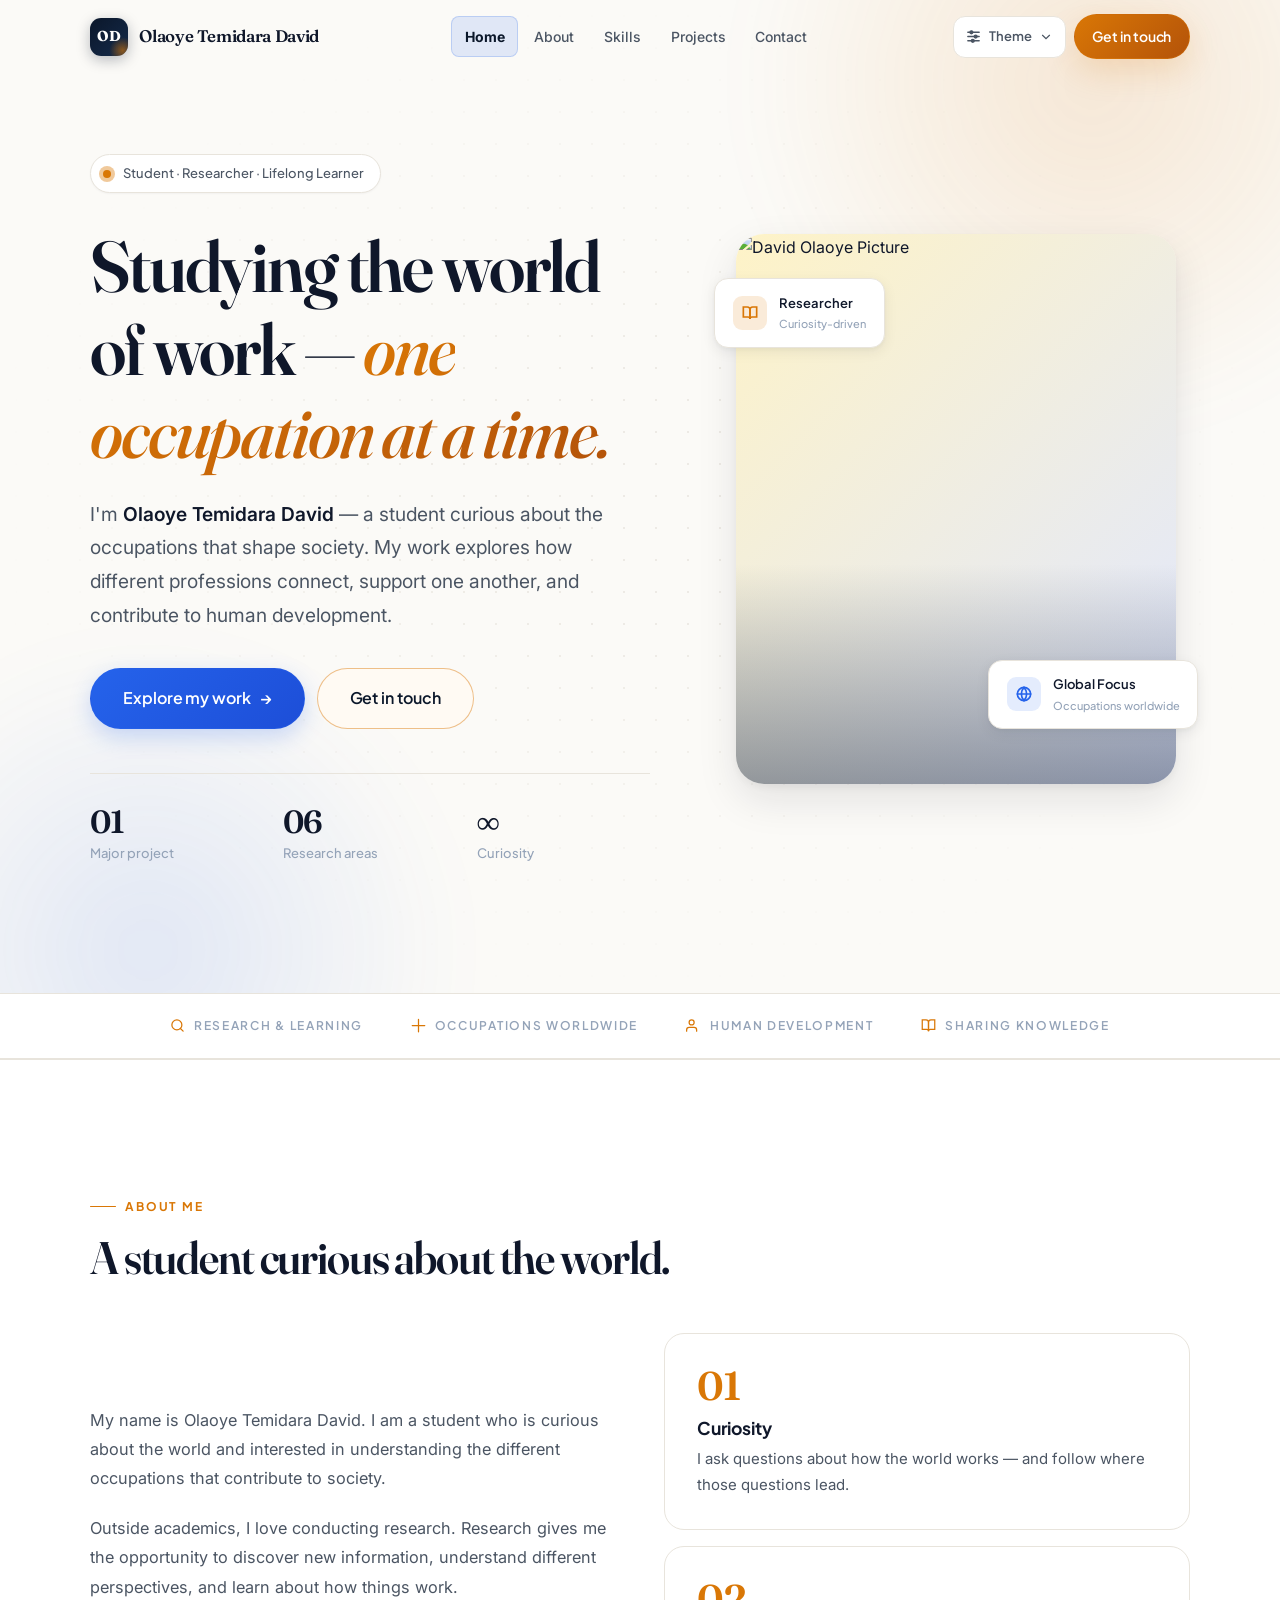
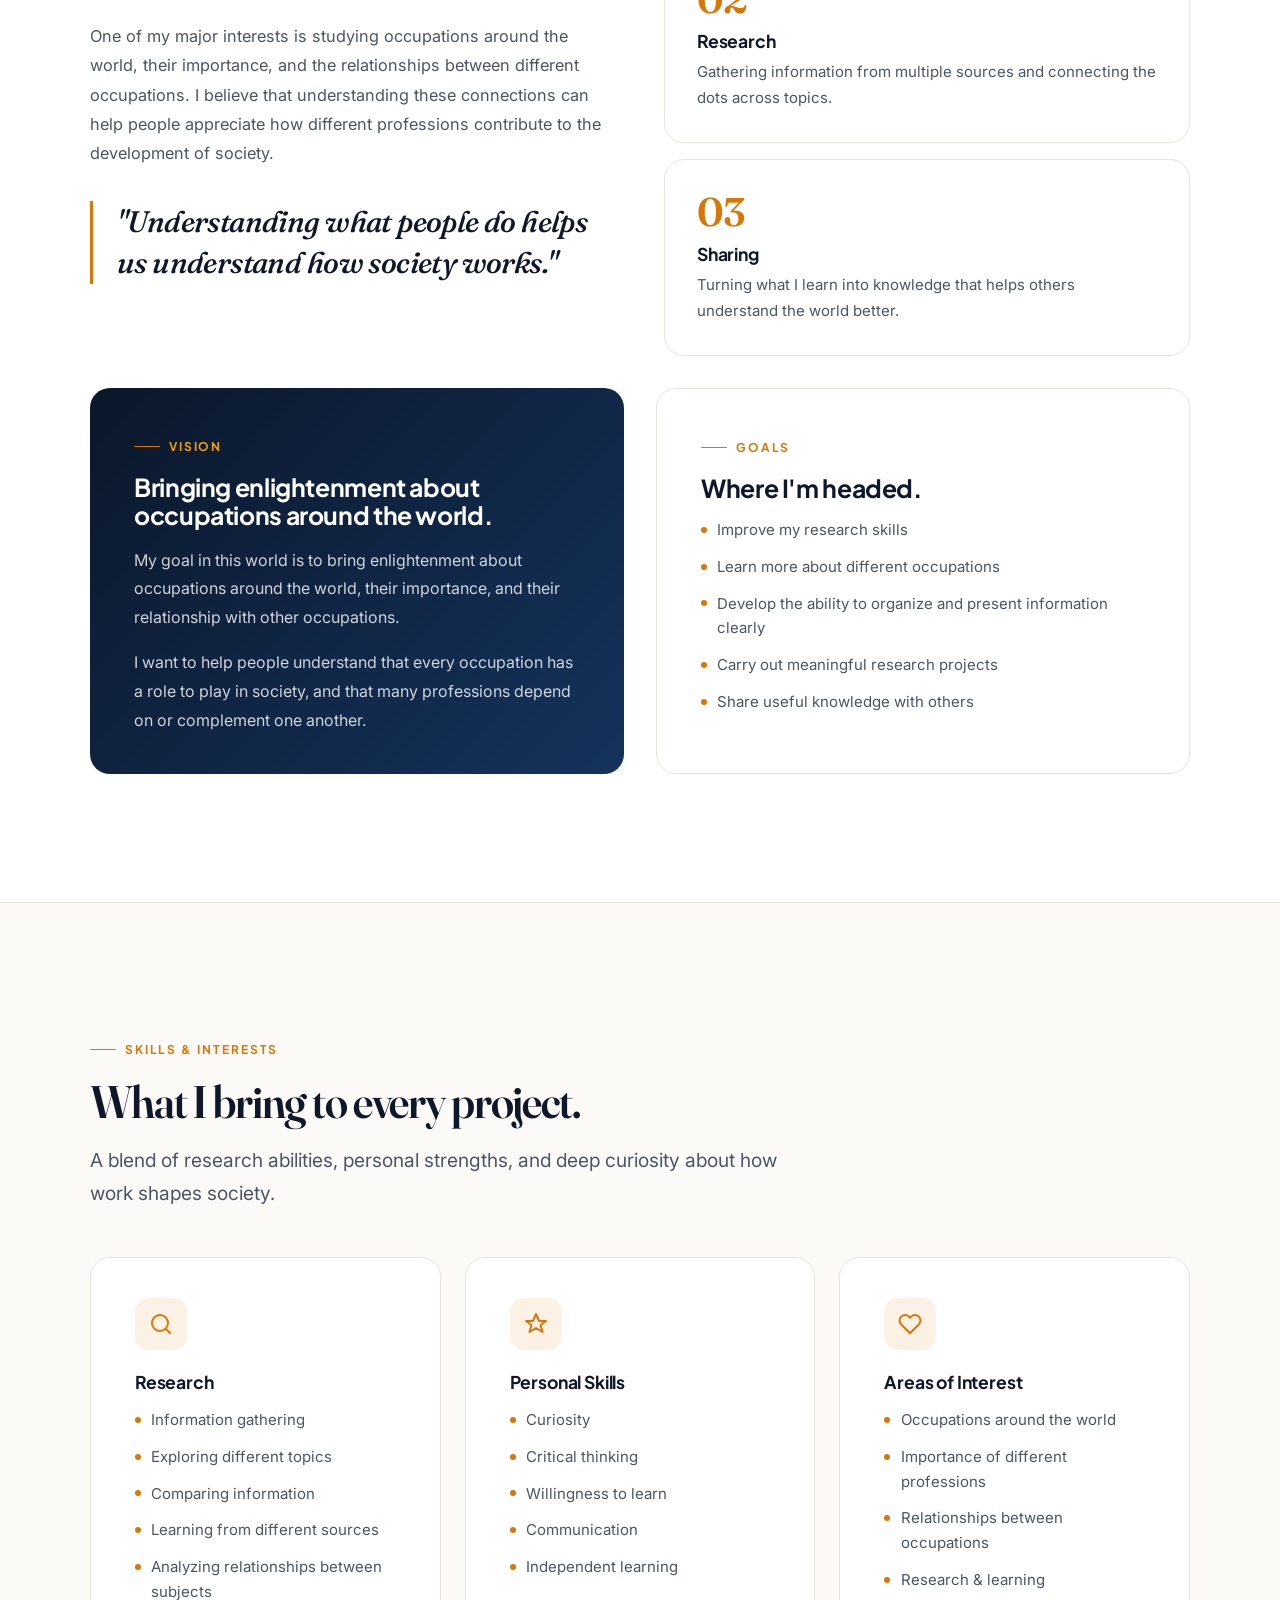
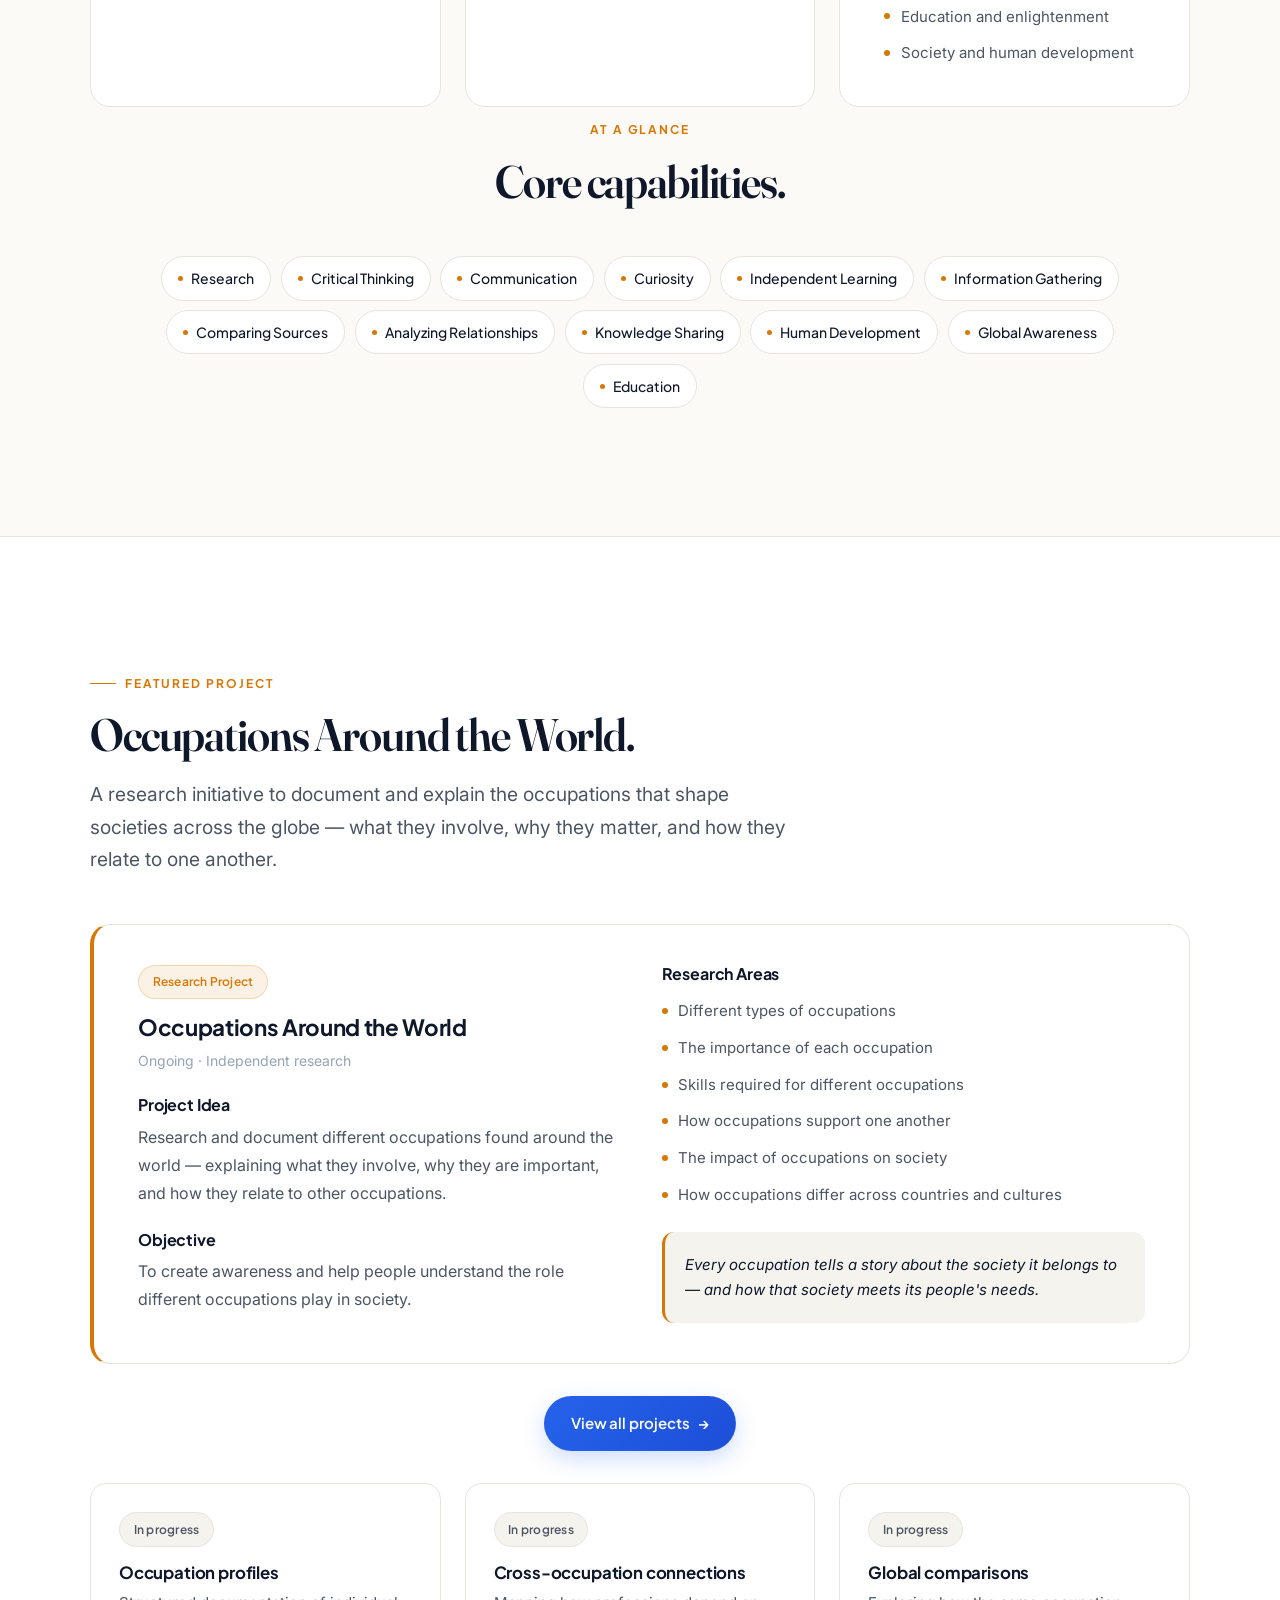
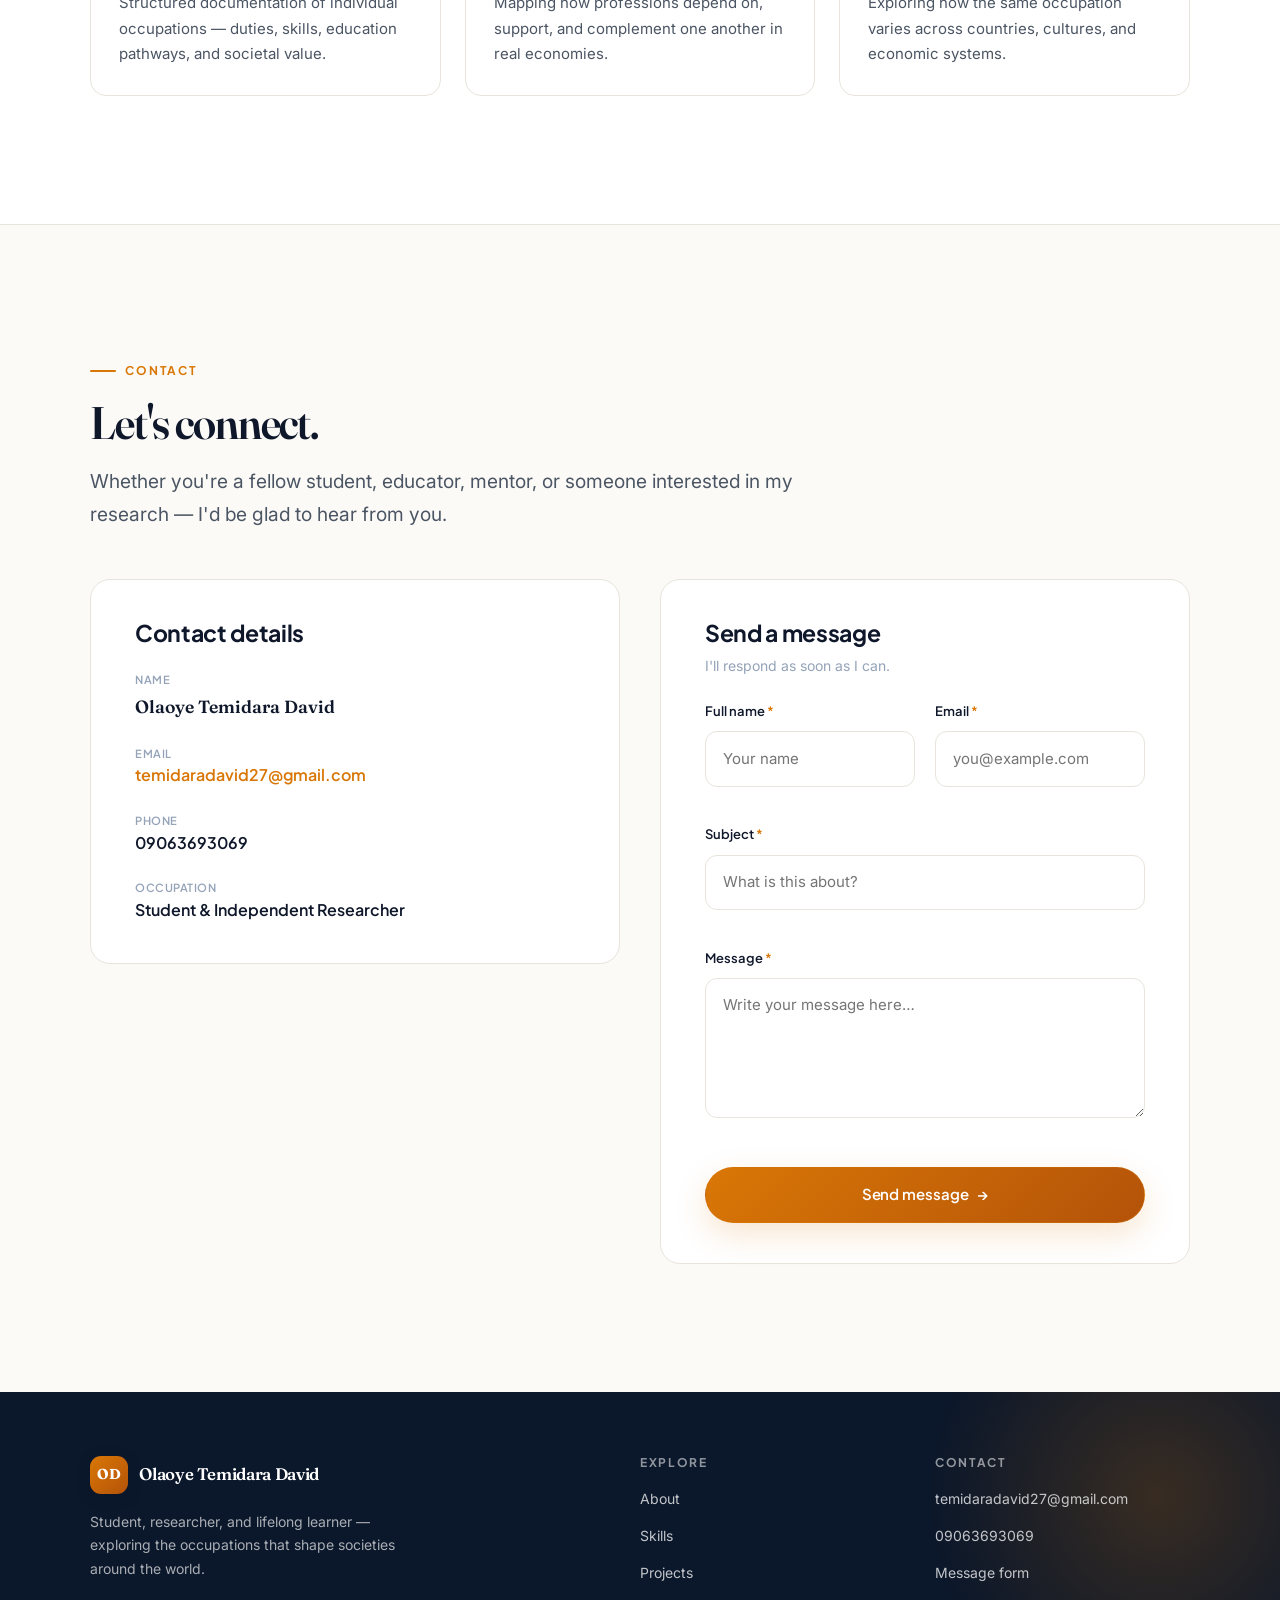
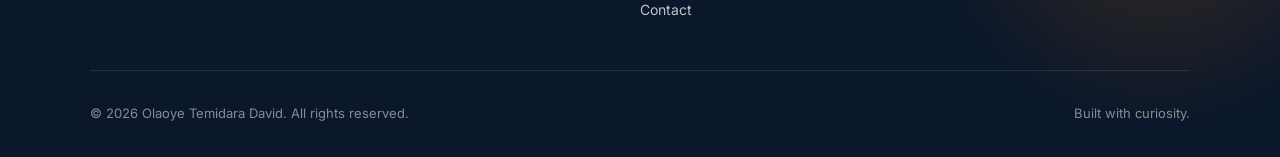
==== commit bd90096c: "second commit" ====
--- a/index.html
+++ b/index.html
@@ -21,7 +21,10 @@
     <nav class="nav" aria-label="Primary">
       <a href="#home" class="brand">
         <span class="brand-mark"><span>OD</span></span>
-        <span>Olaoye Temidara David</span>
+        <span class="brand-name">
+          <span class="brand-name-full">Olaoye Temidara David</span>
+          <span class="brand-name-compact">O. David</span>
+        </span>
       </a>
 
       <ul class="nav-links" role="list">
@@ -33,18 +36,19 @@
       </ul>
 
       <div class="nav-actions">
-        <div class="theme-switch" role="group" aria-label="Color theme">
-          <button data-theme-set="light" aria-label="Light theme" title="Light">
-            <svg viewBox="0 0 24 24" fill="none" stroke="currentColor" stroke-width="2" stroke-linecap="round"><circle cx="12" cy="12" r="4"/><path d="M12 2v2M12 20v2M4.9 4.9l1.4 1.4M17.7 17.7l1.4 1.4M2 12h2M20 12h2M4.9 19.1l1.4-1.4M17.7 6.3l1.4-1.4"/></svg>
+        <div class="theme-dropdown" id="themeDropdown">
+          <button class="theme-dropdown-toggle" id="themeDropdownToggle" type="button" aria-label="Choose color theme" aria-expanded="false" aria-controls="themeDropdownMenu">
+            <svg class="theme-current-icon" viewBox="0 0 24 24" fill="none" stroke="currentColor" stroke-width="2" stroke-linecap="round" aria-hidden="true"><path d="M4 6h16M4 12h16M4 18h16"/><circle cx="9" cy="6" r="2" fill="currentColor"/><circle cx="15" cy="12" r="2" fill="currentColor"/><circle cx="11" cy="18" r="2" fill="currentColor"/></svg>
+            <span>Theme</span>
+            <svg class="theme-chevron" viewBox="0 0 24 24" fill="none" stroke="currentColor" stroke-width="2" stroke-linecap="round" aria-hidden="true"><path d="m6 9 6 6 6-6"/></svg>
           </button>
-          <button data-theme-set="system" aria-label="System theme" title="System">
-            <svg viewBox="0 0 24 24" fill="none" stroke="currentColor" stroke-width="2" stroke-linecap="round"><rect x="2" y="3" width="20" height="14" rx="2"/><path d="M8 21h8M12 17v4"/></svg>
-          </button>
-          <button data-theme-set="dark" aria-label="Dark theme" title="Dark">
-            <svg viewBox="0 0 24 24" fill="none" stroke="currentColor" stroke-width="2" stroke-linecap="round"><path d="M21 12.8A9 9 0 1 1 11.2 3a7 7 0 0 0 9.8 9.8z"/></svg>
-          </button>
-        </div>
-        <a href="#contact" class="btn btn-amber btn-sm">Get in touch</a>
+          <div class="theme-dropdown-menu" id="themeDropdownMenu" role="group" aria-label="Color theme" hidden>
+            <button type="button" data-theme-set="light" aria-pressed="false"><span class="theme-option-icon">L</span>Light</button>
+            <button type="button" data-theme-set="system" aria-pressed="false"><span class="theme-option-icon">S</span>System</button>
+            <button type="button" data-theme-set="dark" aria-pressed="false"><span class="theme-option-icon">D</span>Dark</button>
+          </div>
+        </div>
+        <a href="#contact" class="btn btn-amber btn-sm header-cta">Get in touch</a>
         <button class="nav-toggle" id="navToggle" aria-label="Open menu" aria-expanded="false" aria-controls="mobileMenu">
           <svg width="22" height="22" viewBox="0 0 24 24" fill="none" stroke="currentColor" stroke-width="2" stroke-linecap="round"><path d="M3 6h18M3 12h18M3 18h18"/></svg>
         </button>
@@ -58,7 +62,7 @@
   <div class="mobile-menu-head">
     <span class="brand">
       <span class="brand-mark"><span>OD</span></span>
-      <span>Olaoye Temidara David</span>
+      <span class="brand-name"><span class="brand-name-full">Olaoye Temidara David</span><span class="brand-name-compact">O. David</span></span>
     </span>
     <button class="icon-btn" id="menuClose" aria-label="Close menu">
       <svg width="20" height="20" viewBox="0 0 24 24" fill="none" stroke="currentColor" stroke-width="2" stroke-linecap="round"><path d="M18 6L6 18M6 6l12 12"/></svg>
@@ -498,7 +502,7 @@
   </div>
 </footer>
 
-<button class="back-to-top" id="backToTop" aria-label="Back to top">
+<button class="back-to-top" id="backToTop" aria-label="Scroll smoothly back to top" title="Back to top">
   <svg width="20" height="20" viewBox="0 0 24 24" fill="none" stroke="currentColor" stroke-width="2.5" stroke-linecap="round"><path d="M12 19V5M5 12l7-7 7 7"/></svg>
 </button>
 
--- a/assets/styles.css
+++ b/assets/styles.css
@@ -749,6 +749,21 @@
   color: var(--text);
 }
 
+.brand-name {
+  display: inline-grid;
+  overflow: hidden;
+}
+
+.brand-name-full,
+.brand-name-compact {
+  grid-area: 1 / 1;
+  white-space: nowrap;
+}
+
+.brand-name-compact {
+  display: none;
+}
+
 .brand-mark {
   width: 38px;
   height: 38px;
@@ -764,6 +779,12 @@
   box-shadow: 0 4px 14px rgba(11, 23, 42, .28);
   position: relative;
   overflow: hidden;
+  animation: brandMarkIn 700ms var(--ease) both;
+}
+
+@keyframes brandMarkIn {
+  from { opacity: 0; transform: translateY(-7px) rotate(-8deg); }
+  to { opacity: 1; transform: translateY(0) rotate(0); }
 }
 
 .brand-mark::after {
@@ -967,6 +988,143 @@
   height: 15px;
 }
 
+.theme-dropdown {
+  position: relative;
+}
+
+.theme-dropdown-toggle {
+  min-height: 42px;
+  display: inline-flex;
+  align-items: center;
+  gap: .45rem;
+  padding: .45rem .7rem;
+  border: 1px solid var(--border);
+  border-radius: var(--r-md);
+  background: var(--surface);
+  color: var(--text-2);
+  font-family: var(--font-sans);
+  font-size: .8125rem;
+  font-weight: 600;
+  transition: background var(--dur-fast) var(--ease), border-color var(--dur-fast) var(--ease), color var(--dur-fast) var(--ease);
+}
+
+.theme-dropdown-toggle:hover,
+.theme-dropdown-toggle[aria-expanded="true"] {
+  border-color: var(--blue);
+  color: var(--text);
+  background: var(--surface-2);
+}
+
+.theme-current-icon {
+  width: 17px;
+  height: 17px;
+}
+
+.theme-current-icon[data-theme-icon="dark"] {
+  color: var(--blue);
+}
+
+.theme-chevron {
+  width: 14px;
+  height: 14px;
+  transition: transform var(--dur-fast) var(--ease);
+}
+
+.theme-dropdown-toggle[aria-expanded="true"] .theme-chevron {
+  transform: rotate(180deg);
+}
+
+.theme-dropdown-menu {
+  position: absolute;
+  top: calc(100% + .55rem);
+  right: 0;
+  z-index: 1000;
+  min-width: 150px;
+  padding: .35rem;
+  display: grid;
+  gap: .15rem;
+  background: var(--surface);
+  border: 1px solid var(--border);
+  border-radius: var(--r-md);
+  box-shadow: var(--shadow-lg);
+  animation: themeMenuIn 160ms var(--ease) both;
+}
+
+.theme-dropdown-menu[hidden] {
+  display: none;
+}
+
+.theme-dropdown-menu button {
+  display: flex;
+  align-items: center;
+  gap: .65rem;
+  width: 100%;
+  min-height: 42px;
+  padding: .55rem .7rem;
+  text-align: left;
+  border-radius: calc(var(--r-md) - 4px);
+  color: var(--text-2);
+  font-family: var(--font-sans);
+  font-size: .875rem;
+}
+
+.theme-dropdown-menu button:hover,
+.theme-dropdown-menu button.active {
+  background: var(--surface-2);
+  color: var(--blue);
+}
+
+.theme-dropdown-menu button.active::after {
+  content: "Selected";
+  margin-left: auto;
+  font-size: .7rem;
+  font-weight: 600;
+}
+
+.theme-option-icon {
+  width: 1.25rem;
+  text-align: center;
+  font-weight: 700;
+}
+
+.theme-dropdown-menu.theme-switch {
+  position: absolute;
+  top: calc(100% + .55rem);
+  right: 0;
+  z-index: 1000;
+  min-width: 150px;
+  padding: .35rem;
+  display: grid;
+  gap: .15rem;
+  background: var(--surface);
+  border: 1px solid var(--border);
+  border-radius: var(--r-md);
+  box-shadow: var(--shadow-lg);
+}
+
+.theme-dropdown-menu.theme-switch[hidden] {
+  display: none !important;
+}
+
+.theme-dropdown-menu.theme-switch button {
+  width: 100%;
+  min-height: 42px;
+  justify-content: flex-start;
+  padding: .55rem .7rem;
+  border-radius: calc(var(--r-md) - 4px);
+  color: var(--text-2);
+}
+
+.theme-dropdown-menu.theme-switch button.active {
+  background: var(--surface-2);
+  color: var(--blue);
+}
+
+@keyframes themeMenuIn {
+  from { opacity: 0; transform: translateY(-5px); }
+  to { opacity: 1; transform: translateY(0); }
+}
+
 /* =========================================================
    10. HERO
    ========================================================= */
@@ -1688,7 +1846,7 @@
   opacity: 0;
   pointer-events: none;
   transform: translateY(14px);
-  transition: all var(--dur) var(--ease);
+  transition: opacity 360ms var(--ease), transform 520ms var(--ease), background 180ms var(--ease), box-shadow 180ms var(--ease);
   z-index: 800;
 }
 
@@ -1700,7 +1858,204 @@
 
 .back-to-top:hover {
   background: var(--amber-deep);
-  transform: translateY(-2px);
+  transform: translateY(-4px) scale(1.04);
+}
+
+.back-to-top svg {
+  transition: transform 260ms var(--ease);
+}
+
+.back-to-top:hover svg {
+  transform: translateY(-3px);
+}
+
+@media (max-width: 767px) {
+  :root {
+    --header-h: 66px;
+  }
+
+  .container {
+    padding-inline: 1rem;
+  }
+
+  .nav {
+    gap: .6rem;
+  }
+
+  .brand {
+    gap: .5rem;
+    min-width: 0;
+    font-size: .95rem;
+  }
+
+  .brand-mark {
+    width: 34px;
+    height: 34px;
+    flex: 0 0 34px;
+  }
+
+  .brand-name-full {
+    display: none;
+  }
+
+  .brand-name-compact {
+    display: inline-block;
+    animation: compactBrandIn 500ms var(--ease) both;
+  }
+
+  .header-cta {
+    display: none;
+  }
+
+  .site-header .nav-actions > .btn-amber {
+    display: none;
+  }
+
+  .site-header .brand > span:last-child:not(.brand-mark):not(.brand-name),
+  .mobile-menu .brand > span:last-child:not(.brand-mark):not(.brand-name) {
+    font-size: 0;
+  }
+
+  .site-header .brand > span:last-child:not(.brand-mark):not(.brand-name)::after,
+  .mobile-menu .brand > span:last-child:not(.brand-mark):not(.brand-name)::after {
+    content: "O. David";
+    display: inline-block;
+    font-size: .95rem;
+    animation: compactBrandIn 500ms var(--ease) both;
+  }
+
+  .nav-actions {
+    gap: .35rem;
+    margin-left: auto;
+  }
+
+  .theme-dropdown-toggle {
+    width: 42px;
+    padding: 0;
+    justify-content: center;
+  }
+
+  .theme-dropdown-toggle > span:not(.theme-option-icon),
+  .theme-chevron {
+    display: none;
+  }
+
+  .theme-dropdown-menu {
+    right: -3rem;
+  }
+
+  .nav-toggle {
+    width: 42px;
+    height: 42px;
+  }
+
+  .hero {
+    padding-top: calc(var(--header-h) + 2rem);
+    padding-bottom: 3.5rem;
+  }
+
+  .hero-grid {
+    gap: 2.5rem;
+  }
+
+  .hero h1 {
+    font-size: clamp(2.55rem, 11vw, 4rem);
+    overflow-wrap: anywhere;
+  }
+
+  .hero-badge {
+    margin-bottom: 1.35rem;
+    font-size: .75rem;
+  }
+
+  .hero-cta {
+    gap: .65rem;
+    margin-bottom: 2rem;
+  }
+
+  .hero-cta .btn {
+    width: 100%;
+  }
+
+  .hero-stats {
+    grid-template-columns: repeat(3, minmax(0, 1fr));
+    gap: .6rem;
+  }
+
+  .hero-stat-num {
+    font-size: 1.7rem;
+  }
+
+  .hero-stat-label {
+    font-size: .7rem;
+    line-height: 1.35;
+  }
+
+  .portrait-wrap {
+    max-width: min(100%, 380px);
+  }
+
+  .section {
+    padding: 4rem 0;
+  }
+
+  .grid {
+    gap: 1rem;
+  }
+
+  .card,
+  .num-card {
+    padding: 1.35rem;
+  }
+
+  .strip-inner {
+    gap: 1rem;
+    font-size: .68rem;
+    letter-spacing: .08em;
+  }
+
+  .back-to-top {
+    width: 46px;
+    height: 46px;
+    right: 1rem;
+    bottom: 1rem;
+  }
+}
+
+@media (max-width: 380px) {
+  .brand-name-compact {
+    font-size: .86rem;
+  }
+
+  .theme-dropdown-menu {
+    right: -2.8rem;
+  }
+
+  .hero h1 {
+    font-size: 2.45rem;
+  }
+
+  .hero-stat-label {
+    font-size: .66rem;
+  }
+}
+
+@keyframes compactBrandIn {
+  from { opacity: 0; transform: translateX(-6px); }
+  to { opacity: 1; transform: translateX(0); }
+}
+
+@media (prefers-reduced-motion: reduce) {
+  .brand-mark,
+  .brand-name-compact,
+  .theme-dropdown-menu {
+    animation: none;
+  }
+
+  .back-to-top,
+  .back-to-top svg {
+    transition-duration: .001ms;
+  }
 }
 
 /* =========================================================
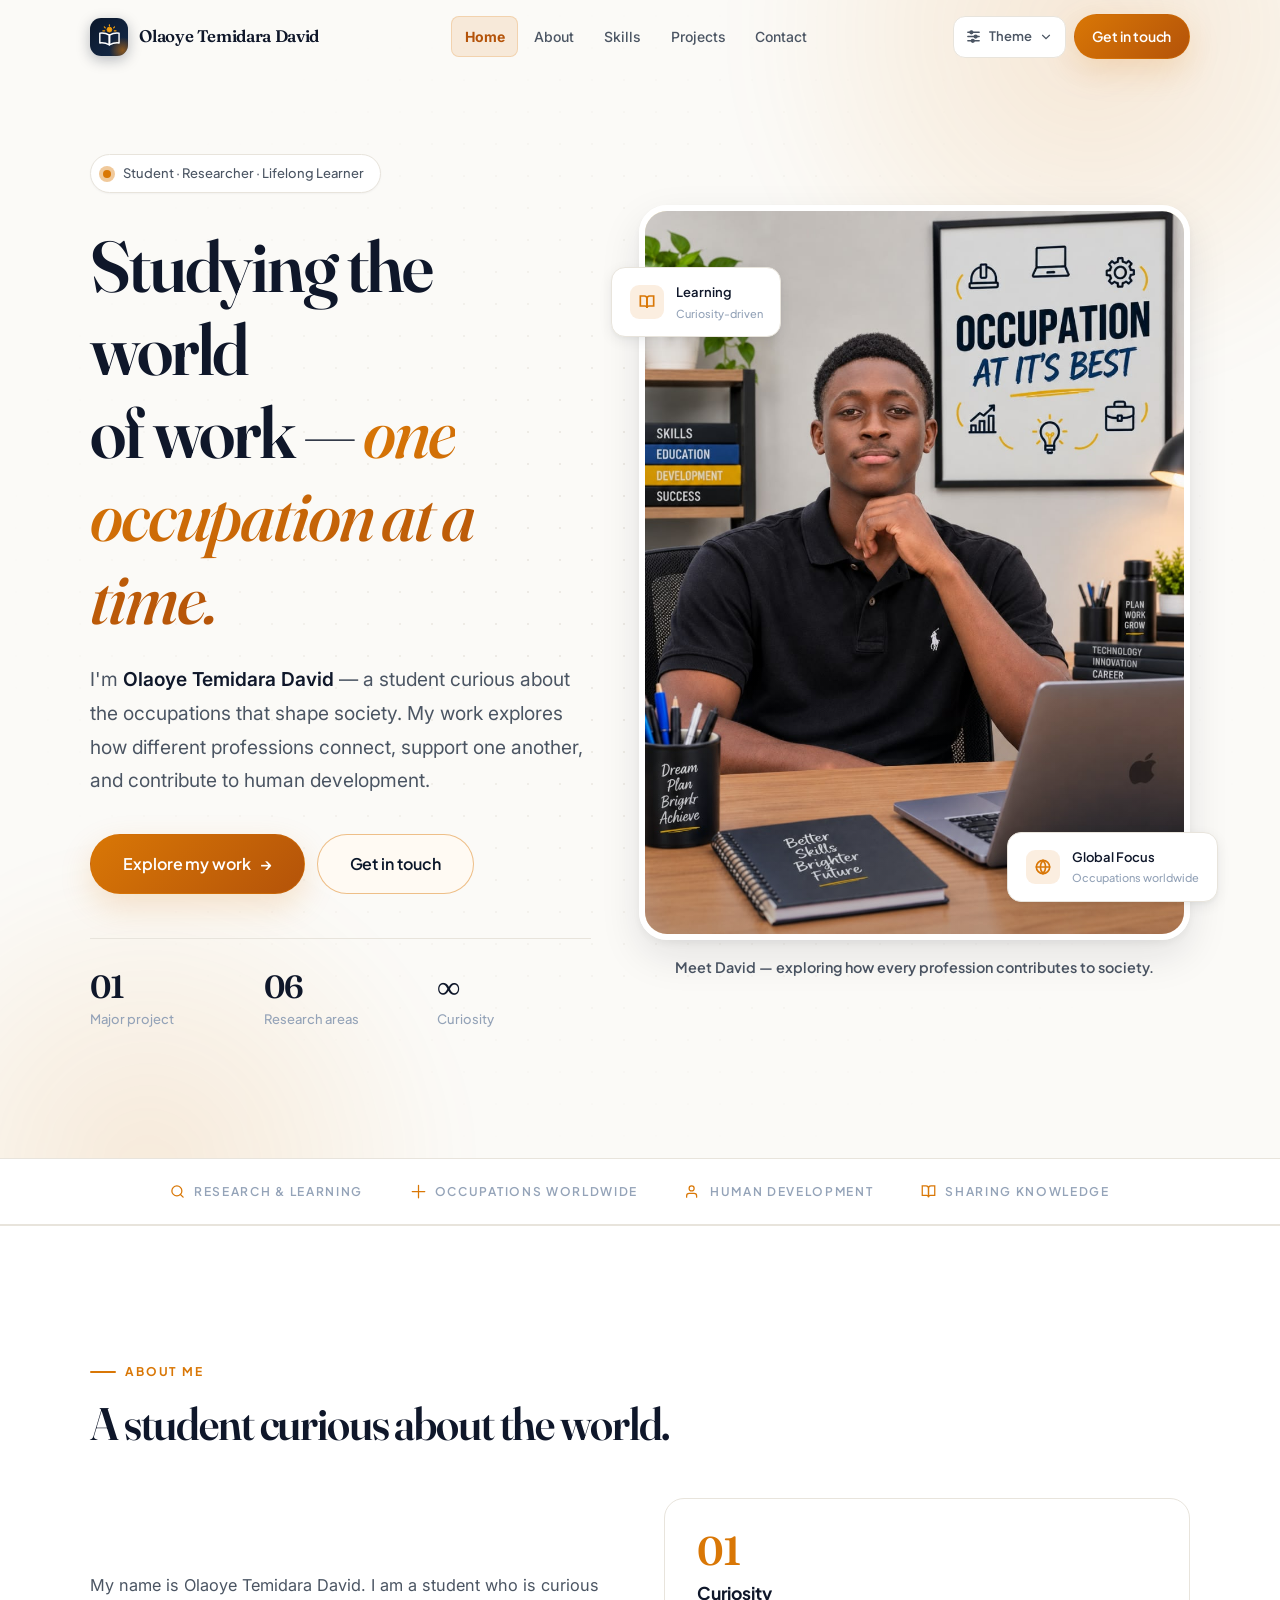
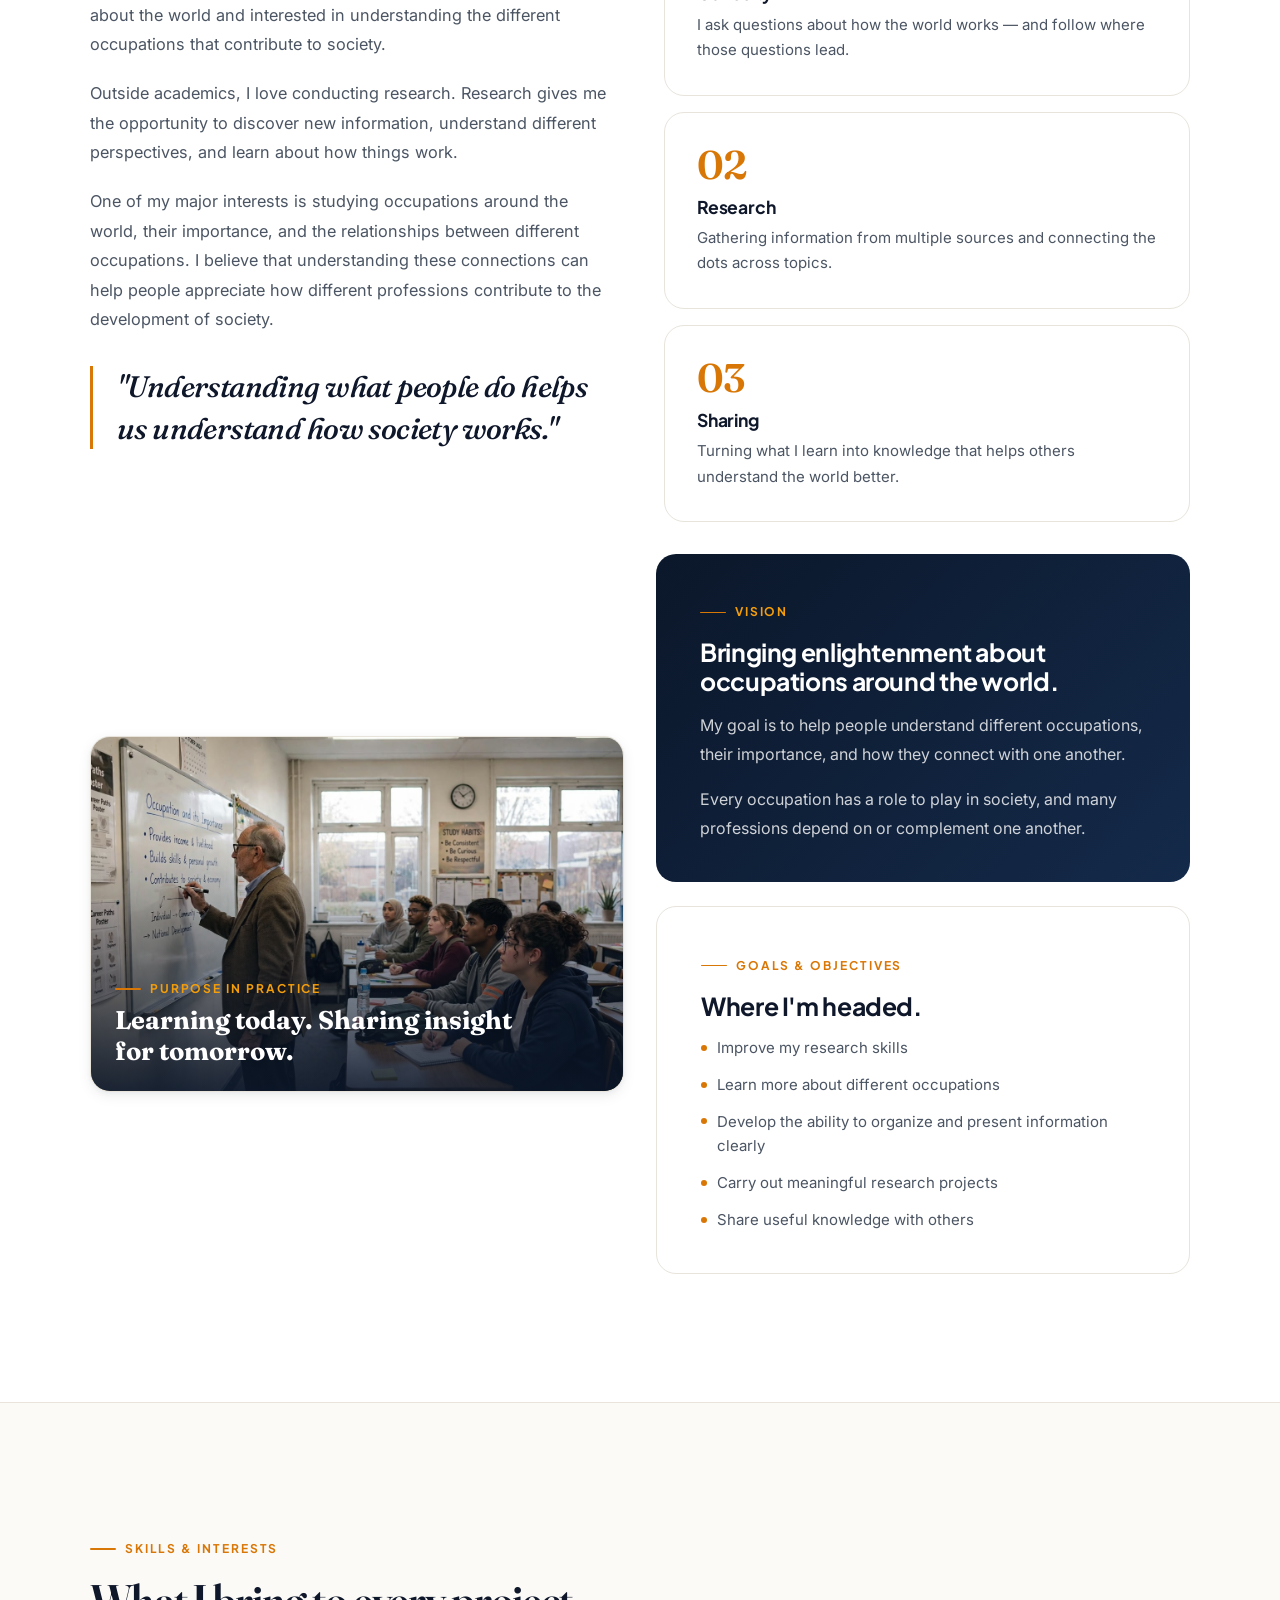
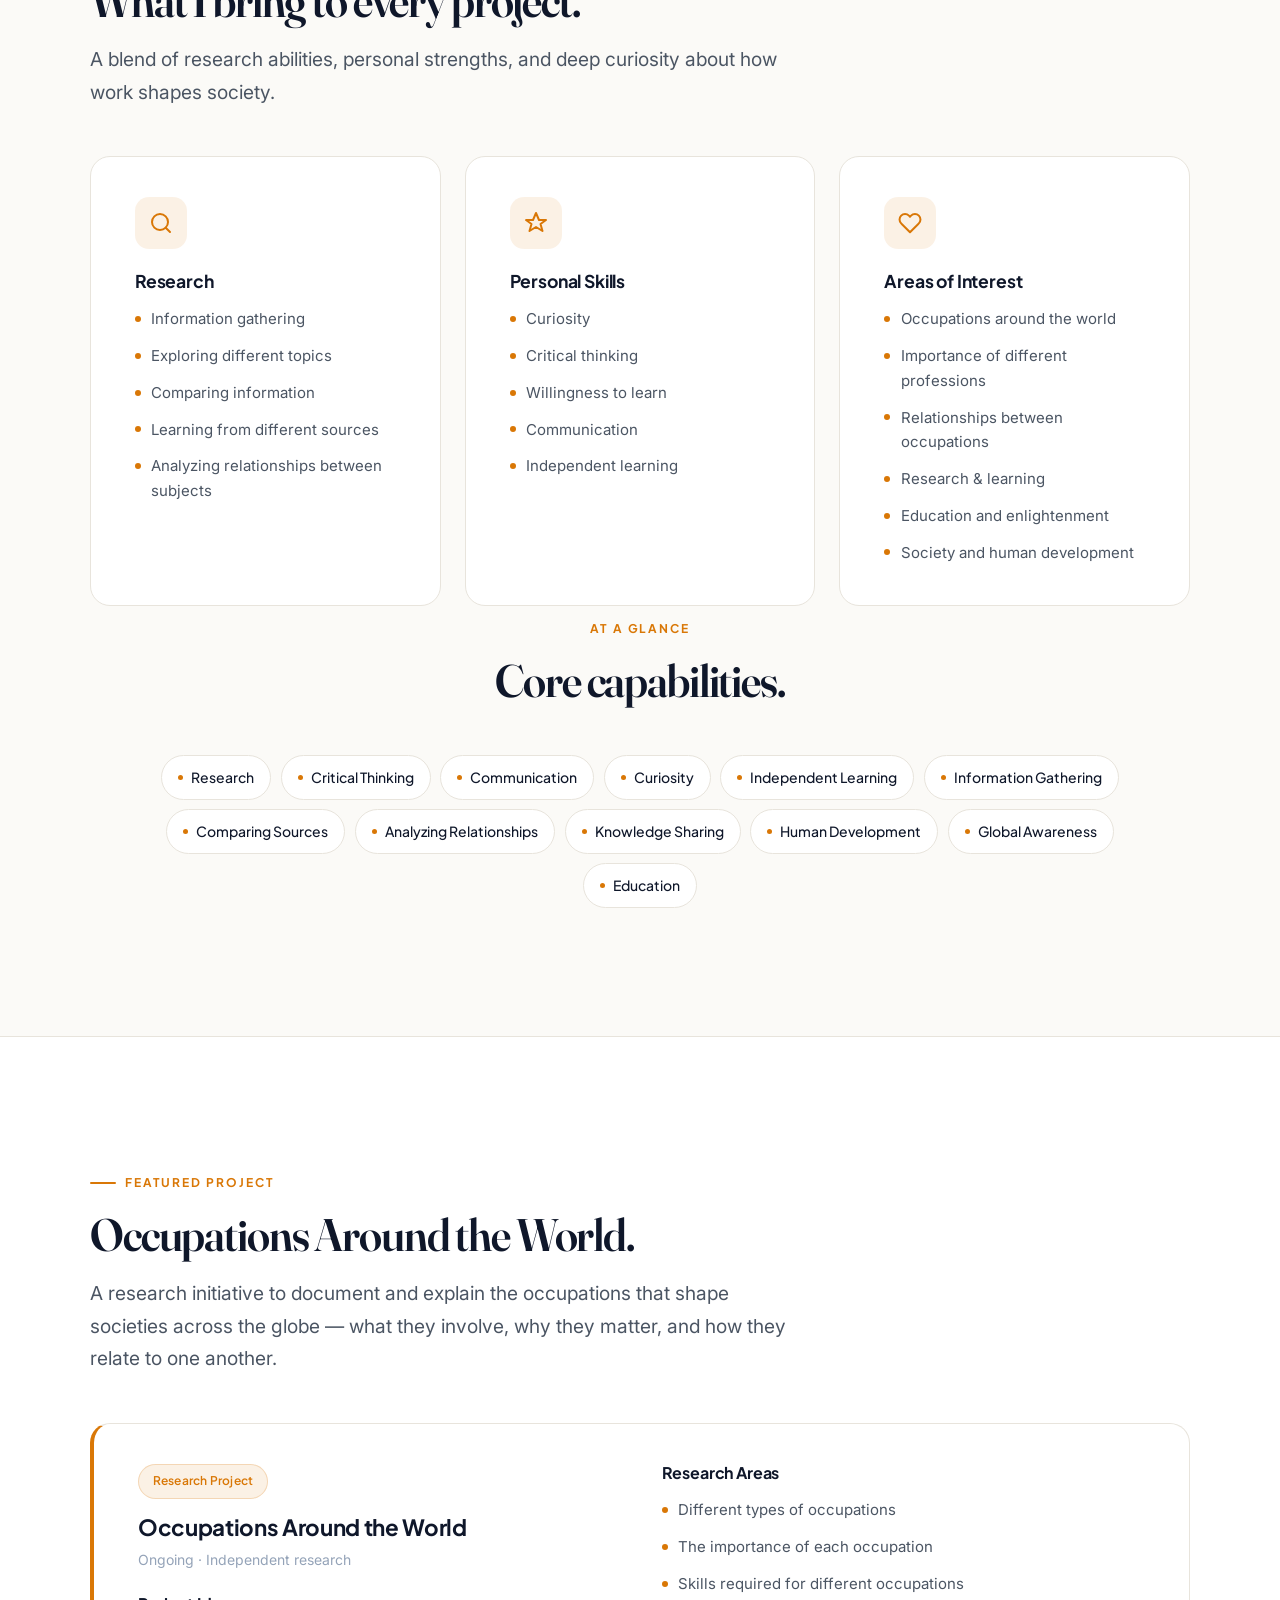
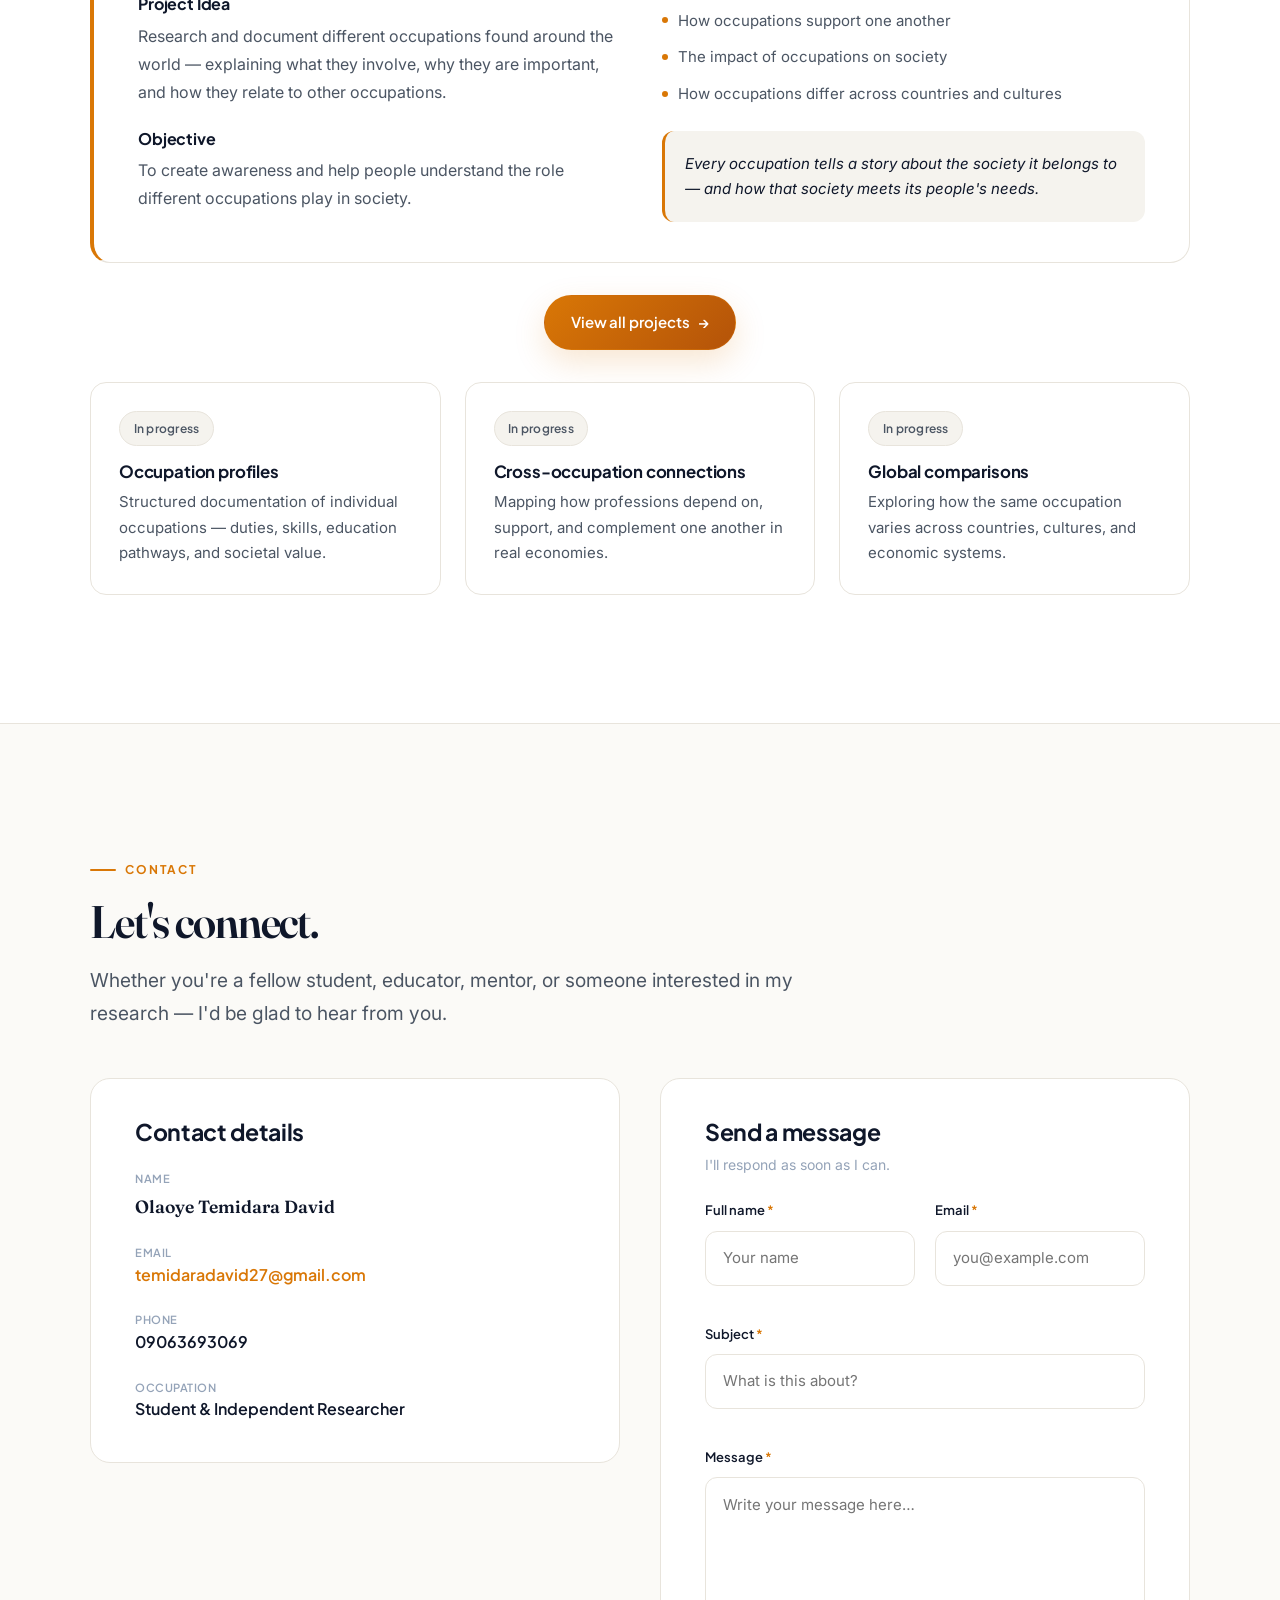
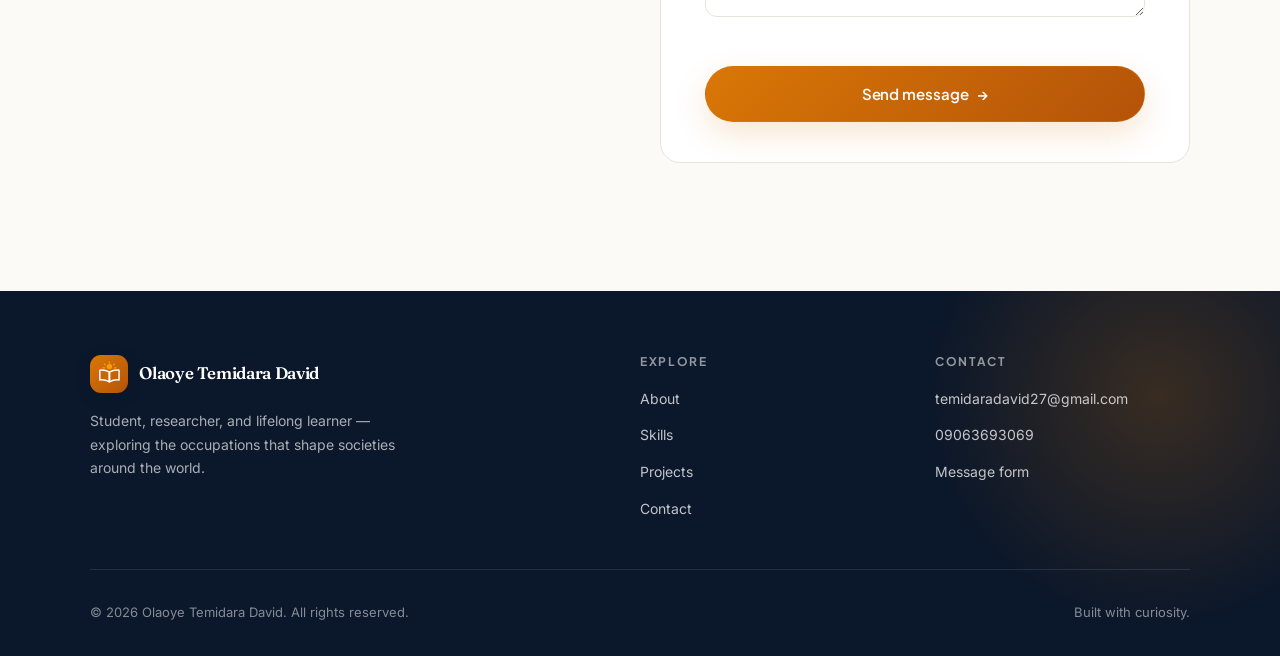
==== commit a8859f76: "second commit" ====
--- a/index.html
+++ b/index.html
@@ -13,6 +13,23 @@
 </head>
 
 <body>
+<div class="page-loader" id="pageLoader" role="status" aria-label="Loading portfolio">
+  <div class="page-loader-content">
+    <span class="brand-mark page-loader-mark" aria-hidden="true">
+      <svg viewBox="0 0 48 48" fill="none" aria-hidden="true">
+        <path d="M8 17c5.5-.8 10.7.2 16 3.2v16c-5.3-2.7-10.5-3.7-16-3V17Z" stroke="currentColor" stroke-width="2.4" stroke-linejoin="round"/>
+        <path d="M40 17c-5.5-.8-10.7.2-16 3.2v16c5.3-2.7 10.5-3.7 16-3V17Z" stroke="currentColor" stroke-width="2.4" stroke-linejoin="round"/>
+        <path d="M24 20v16" stroke="currentColor" stroke-width="2.4" stroke-linecap="round"/>
+        <circle cx="24" cy="11" r="4" fill="var(--amber-soft)" stroke="var(--amber-soft)" stroke-width="1.5"/>
+        <path d="M24 3v2M15.5 6.5 17 8M32.5 6.5 31 8M13 13h3M32 13h3" stroke="var(--amber-soft)" stroke-width="2" stroke-linecap="round"/>
+      </svg>
+    </span>
+    <p class="page-loader-name">Olaoye Temidara David</p>
+    <p class="page-loader-caption">Student · Researcher · Lifelong Learner</p>
+    <span class="page-loader-track" aria-hidden="true"><span></span></span>
+  </div>
+</div>
+
 <a href="#main" class="skip-link">Skip to content</a>
 
 <!-- ========== HEADER ========== -->
@@ -20,7 +37,15 @@
   <div class="container">
     <nav class="nav" aria-label="Primary">
       <a href="#home" class="brand">
-        <span class="brand-mark"><span>OD</span></span>
+        <span class="brand-mark" aria-hidden="true">
+          <svg viewBox="0 0 48 48" fill="none" aria-hidden="true">
+            <path d="M8 17c5.5-.8 10.7.2 16 3.2v16c-5.3-2.7-10.5-3.7-16-3V17Z" stroke="currentColor" stroke-width="2.4" stroke-linejoin="round"/>
+            <path d="M40 17c-5.5-.8-10.7.2-16 3.2v16c5.3-2.7 10.5-3.7 16-3V17Z" stroke="currentColor" stroke-width="2.4" stroke-linejoin="round"/>
+            <path d="M24 20v16" stroke="currentColor" stroke-width="2.4" stroke-linecap="round"/>
+            <circle cx="24" cy="11" r="4" fill="var(--amber-soft)" stroke="var(--amber-soft)" stroke-width="1.5"/>
+            <path d="M24 3v2M15.5 6.5 17 8M32.5 6.5 31 8M13 13h3M32 13h3" stroke="var(--amber-soft)" stroke-width="2" stroke-linecap="round"/>
+          </svg>
+        </span>
         <span class="brand-name">
           <span class="brand-name-full">Olaoye Temidara David</span>
           <span class="brand-name-compact">O. David</span>
@@ -61,7 +86,15 @@
 <div class="mobile-menu" id="mobileMenu" role="dialog" aria-modal="true" aria-label="Mobile navigation">
   <div class="mobile-menu-head">
     <span class="brand">
-      <span class="brand-mark"><span>OD</span></span>
+      <span class="brand-mark" aria-hidden="true">
+        <svg viewBox="0 0 48 48" fill="none" aria-hidden="true">
+          <path d="M8 17c5.5-.8 10.7.2 16 3.2v16c-5.3-2.7-10.5-3.7-16-3V17Z" stroke="currentColor" stroke-width="2.4" stroke-linejoin="round"/>
+          <path d="M40 17c-5.5-.8-10.7.2-16 3.2v16c5.3-2.7 10.5-3.7 16-3V17Z" stroke="currentColor" stroke-width="2.4" stroke-linejoin="round"/>
+          <path d="M24 20v16" stroke="currentColor" stroke-width="2.4" stroke-linecap="round"/>
+          <circle cx="24" cy="11" r="4" fill="var(--amber-soft)" stroke="var(--amber-soft)" stroke-width="1.5"/>
+          <path d="M24 3v2M15.5 6.5 17 8M32.5 6.5 31 8M13 13h3M32 13h3" stroke="var(--amber-soft)" stroke-width="2" stroke-linecap="round"/>
+        </svg>
+      </span>
       <span class="brand-name"><span class="brand-name-full">Olaoye Temidara David</span><span class="brand-name-compact">O. David</span></span>
     </span>
     <button class="icon-btn" id="menuClose" aria-label="Close menu">
@@ -128,20 +161,21 @@
 
       <div class="portrait-wrap reveal in" data-delay="2">
         <div class="portrait-frame">
-          <img src="assets/images/img_1106.jpg" alt="David Olaoye Picture" loading="eager" decoding="async" onerror="this.onerror=null;this.src='assets/images/img_1105.jpg';">
+          <img src="assets/images/david_image.JPG" alt="David at his desk with books, a laptop, and occupation-themed learning materials" loading="eager" decoding="async">
         </div>
         <div class="float-card float-card--tl">
-          <span class="fc-icon" style="background:rgba(217,119,6,.15);color:#D97706;">
+          <span class="fc-icon">
             <svg width="16" height="16" viewBox="0 0 24 24" fill="none" stroke="currentColor" stroke-width="2.5" stroke-linecap="round"><path d="M2 3h6a4 4 0 0 1 4 4v14a3 3 0 0 0-3-3H2z"/><path d="M22 3h-6a4 4 0 0 0-4 4v14a3 3 0 0 1 3-3h7z"/></svg>
           </span>
-          <div>Researcher<small>Curiosity-driven</small></div>
+          <div>Learning<small>Curiosity-driven</small></div>
         </div>
         <div class="float-card float-card--br">
-          <span class="fc-icon" style="background:rgba(37,99,235,.12);color:#2563EB;">
+          <span class="fc-icon">
             <svg width="16" height="16" viewBox="0 0 24 24" fill="none" stroke="currentColor" stroke-width="2.5" stroke-linecap="round"><circle cx="12" cy="12" r="10"/><path d="M2 12h20M12 2a15.3 15.3 0 0 1 4 10 15.3 15.3 0 0 1-4 10 15.3 15.3 0 0 1-4-10 15.3 15.3 0 0 1 4-10z"/></svg>
           </span>
           <div>Global Focus<small>Occupations worldwide</small></div>
         </div>
+        <p class="portrait-caption">Meet David — exploring how every profession contributes to society.</p>
       </div>
     </div>
   </div>
@@ -204,28 +238,38 @@
       </div>
     </div>
 
-    <div class="grid grid-2 mt-8" style="gap:2rem;align-items:stretch;">
-      <div class="card card--lg reveal" style="background:linear-gradient(135deg,var(--navy) 0%,#14335c 100%);color:#fff;border:none;">
-        <span class="eyebrow" style="color:var(--amber-soft);margin-bottom:1rem;">Vision</span>
-        <h3 style="color:#fff;font-size:1.55rem;margin-bottom:1rem;">Bringing enlightenment about occupations around the world.</h3>
-        <p style="color:rgba(255,255,255,.8);line-height:1.8;">
-          My goal in this world is to bring enlightenment about occupations around the world, their importance, and their relationship with other occupations.
-        </p>
-        <p style="color:rgba(255,255,255,.8);line-height:1.8;margin-top:1rem;">
-          I want to help people understand that every occupation has a role to play in society, and that many professions depend on or complement one another.
-        </p>
-      </div>
-
-      <div class="card card--lg reveal" data-delay="1">
-        <span class="eyebrow">Goals</span>
-        <h3 style="font-size:1.55rem;margin-bottom:1rem;">Where I'm headed.</h3>
-        <ul class="list">
-          <li>Improve my research skills</li>
-          <li>Learn more about different occupations</li>
-          <li>Develop the ability to organize and present information clearly</li>
-          <li>Carry out meaningful research projects</li>
-          <li>Share useful knowledge with others</li>
-        </ul>
+    <div class="vision-grid mt-8">
+      <figure class="vision-image-card reveal">
+        <img src="assets/images/purpose.JPG" alt="A teacher explaining the importance of occupations to students in a classroom" loading="lazy" decoding="async">
+        <figcaption>
+          <span class="eyebrow">Purpose in practice</span>
+          <strong>Learning today. Sharing insight for tomorrow.</strong>
+        </figcaption>
+      </figure>
+
+      <div class="vision-content">
+        <article class="card card--lg vision-card reveal" style="background:linear-gradient(135deg,var(--navy) 0%,var(--navy-2) 100%);color:#fff;border:none;">
+          <span class="eyebrow" style="color:var(--amber-soft);margin-bottom:1rem;">Vision</span>
+          <h3 style="color:#fff;font-size:1.55rem;margin-bottom:1rem;">Bringing enlightenment about occupations around the world.</h3>
+          <p style="color:rgba(255,255,255,.8);line-height:1.8;">
+            My goal is to help people understand different occupations, their importance, and how they connect with one another.
+          </p>
+          <p style="color:rgba(255,255,255,.8);line-height:1.8;margin-top:1rem;">
+            Every occupation has a role to play in society, and many professions depend on or complement one another.
+          </p>
+        </article>
+
+        <article class="card card--lg reveal" data-delay="1">
+          <span class="eyebrow">Goals &amp; Objectives</span>
+          <h3 style="font-size:1.55rem;margin-bottom:1rem;">Where I'm headed.</h3>
+          <ul class="list">
+            <li>Improve my research skills</li>
+            <li>Learn more about different occupations</li>
+            <li>Develop the ability to organize and present information clearly</li>
+            <li>Carry out meaningful research projects</li>
+            <li>Share useful knowledge with others</li>
+          </ul>
+        </article>
       </div>
     </div>
   </div>
@@ -472,7 +516,15 @@
     <div class="footer-grid">
       <div class="footer-brand">
         <a href="#home" class="brand">
-          <span class="brand-mark"><span>OD</span></span>
+          <span class="brand-mark" aria-hidden="true">
+            <svg viewBox="0 0 48 48" fill="none" aria-hidden="true">
+              <path d="M8 17c5.5-.8 10.7.2 16 3.2v16c-5.3-2.7-10.5-3.7-16-3V17Z" stroke="currentColor" stroke-width="2.4" stroke-linejoin="round"/>
+              <path d="M40 17c-5.5-.8-10.7.2-16 3.2v16c5.3-2.7 10.5-3.7 16-3V17Z" stroke="currentColor" stroke-width="2.4" stroke-linejoin="round"/>
+              <path d="M24 20v16" stroke="currentColor" stroke-width="2.4" stroke-linecap="round"/>
+              <circle cx="24" cy="11" r="4" fill="var(--amber-soft)" stroke="var(--amber-soft)" stroke-width="1.5"/>
+              <path d="M24 3v2M15.5 6.5 17 8M32.5 6.5 31 8M13 13h3M32 13h3" stroke="var(--amber-soft)" stroke-width="2" stroke-linecap="round"/>
+            </svg>
+          </span>
           <span>Olaoye Temidara David</span>
         </a>
         <p>Student, researcher, and lifelong learner — exploring the occupations that shape societies around the world.</p>
--- a/assets/styles.css
+++ b/assets/styles.css
@@ -28,8 +28,6 @@
 :root {
   --navy: #0B172A;
   --navy-2: #142a4a;
-  --blue: #2563EB;
-  --blue-2: #1D4ED8;
   --amber: #D97706;
   --amber-soft: #F59E0B;
   --amber-deep: #B45309;
@@ -83,7 +81,6 @@
   --text: #F8FAFC;
   --text-2: #CBD5E1;
   --muted: #64748B;
-  --blue: #3B82F6;
   --amber: #F59E0B;
   --amber-soft: #FBBF24;
   --amber-deep: #D97706;
@@ -137,6 +134,30 @@
   overflow-x: hidden;
 }
 
+* {
+  scrollbar-color: var(--amber) var(--surface-2);
+  scrollbar-width: thin;
+}
+
+*::-webkit-scrollbar {
+  width: 10px;
+  height: 10px;
+}
+
+*::-webkit-scrollbar-track {
+  background: var(--surface-2);
+}
+
+*::-webkit-scrollbar-thumb {
+  background: linear-gradient(180deg, var(--amber-soft), var(--amber-deep));
+  border: 2px solid var(--surface-2);
+  border-radius: var(--r-pill);
+}
+
+*::-webkit-scrollbar-thumb:hover {
+  background: var(--amber);
+}
+
 img,
 svg {
   display: block;
@@ -218,7 +239,7 @@
 }
 
 :focus-visible {
-  outline: 2px solid var(--blue);
+  outline: 2px solid var(--amber);
   outline-offset: 3px;
   border-radius: 4px;
 }
@@ -241,6 +262,90 @@
   top: 1rem;
 }
 
+.page-loader {
+  position: fixed;
+  inset: 0;
+  z-index: 2000;
+  display: grid;
+  place-items: center;
+  overflow: hidden;
+  background:
+    radial-gradient(circle at 72% 24%, rgba(217, 119, 6, .16), transparent 28rem),
+    radial-gradient(circle, var(--border-strong) 1px, transparent 1px),
+    var(--bg);
+  background-size: auto, 32px 32px, auto;
+  transition: opacity 500ms var(--ease), visibility 500ms var(--ease);
+}
+
+.page-loader.is-hidden {
+  opacity: 0;
+  visibility: hidden;
+  pointer-events: none;
+}
+
+.page-loader-content {
+  display: grid;
+  justify-items: center;
+  padding: 2rem;
+  text-align: center;
+  animation: loaderContentIn 700ms var(--ease) both;
+}
+
+.page-loader-mark {
+  width: 64px;
+  height: 64px;
+  margin-bottom: 1.5rem;
+  border-radius: 18px;
+  font-size: 1.25rem;
+  box-shadow: 0 10px 30px rgba(11, 23, 42, .2), var(--shadow-amber);
+}
+
+.page-loader-name {
+  color: var(--text);
+  font-family: var(--font-display);
+  font-size: clamp(1.35rem, 4vw, 1.8rem);
+  font-weight: 600;
+  letter-spacing: -.03em;
+}
+
+.page-loader-caption {
+  margin-top: .4rem;
+  color: var(--text-2);
+  font-family: var(--font-sans);
+  font-size: .75rem;
+  font-weight: 600;
+  letter-spacing: .08em;
+  text-transform: uppercase;
+}
+
+.page-loader-track {
+  width: 150px;
+  height: 3px;
+  margin-top: 2rem;
+  overflow: hidden;
+  border-radius: var(--r-pill);
+  background: var(--border);
+}
+
+.page-loader-track span {
+  display: block;
+  width: 45%;
+  height: 100%;
+  border-radius: inherit;
+  background: linear-gradient(90deg, var(--amber-soft), var(--amber-deep));
+  animation: loaderProgress 1.2s var(--ease) infinite;
+}
+
+@keyframes loaderContentIn {
+  from { opacity: 0; transform: translateY(10px); }
+  to { opacity: 1; transform: translateY(0); }
+}
+
+@keyframes loaderProgress {
+  from { transform: translateX(-110%); }
+  to { transform: translateX(245%); }
+}
+
 /* =========================================================
    03. LAYOUT
    ========================================================= */
@@ -324,7 +429,7 @@
   width: 520px;
   height: 520px;
   border-radius: 50%;
-  background: radial-gradient(circle, rgba(37, 99, 235, .35), transparent 65%);
+  background: radial-gradient(circle, rgba(217, 119, 6, .2), transparent 65%);
   pointer-events: none;
 }
 
@@ -452,16 +557,16 @@
 }
 
 .btn-primary {
-  background: linear-gradient(135deg, var(--blue) 0%, var(--blue-2) 100%);
+  background: linear-gradient(135deg, var(--amber) 0%, var(--amber-deep) 100%);
   color: #fff;
-  border: 1px solid rgba(37, 99, 235, .35);
-  box-shadow: 0 8px 22px rgba(37, 99, 235, .22);
+  border: 1px solid rgba(217, 119, 6, .35);
+  box-shadow: var(--shadow-amber);
 }
 
 .btn-primary:hover {
-  background: linear-gradient(135deg, #1d4ed8 0%, #1e40af 100%);
+  background: linear-gradient(135deg, var(--amber-deep) 0%, #92400e 100%);
   transform: translateY(-2px);
-  box-shadow: 0 12px 28px rgba(37, 99, 235, .28);
+  box-shadow: 0 16px 34px rgba(217, 119, 6, .35);
 }
 
 .btn-amber {
@@ -567,9 +672,9 @@
 }
 
 .badge--blue {
-  background: rgba(37, 99, 235, .08);
-  color: var(--blue);
-  border-color: rgba(37, 99, 235, .2);
+  background: rgba(217, 119, 6, .08);
+  color: var(--amber);
+  border-color: rgba(217, 119, 6, .2);
 }
 
 .badge--green {
@@ -773,9 +878,6 @@
   display: inline-flex;
   align-items: center;
   justify-content: center;
-  font-family: var(--font-display);
-  font-weight: 700;
-  font-size: .9rem;
   box-shadow: 0 4px 14px rgba(11, 23, 42, .28);
   position: relative;
   overflow: hidden;
@@ -798,9 +900,12 @@
   background: radial-gradient(circle, rgba(217, 119, 6, .6), transparent 70%);
 }
 
-.brand-mark span {
+.brand-mark > svg {
   position: relative;
   z-index: 1;
+  width: 76%;
+  height: 76%;
+  overflow: visible;
 }
 
 .nav-links {
@@ -828,10 +933,10 @@
 
 /* Active state: strong, high-contrast highlight for the current section */
 .nav-links a.active {
-  color: var(--navy);
+  color: var(--amber-deep);
   font-weight: 700;
-  background: rgba(37, 99, 235, .12);
-  box-shadow: inset 0 0 0 1px rgba(37, 99, 235, .2);
+  background: rgba(217, 119, 6, .12);
+  box-shadow: inset 0 0 0 1px rgba(217, 119, 6, .2);
 }
 
 [data-theme="dark"] .nav-links a:hover {
@@ -839,9 +944,9 @@
 }
 
 [data-theme="dark"] .nav-links a.active {
-  background: rgba(59, 130, 246, .18);
-  color: #eaf2ff;
-  box-shadow: inset 0 0 0 1px rgba(96, 165, 250, .35);
+  background: rgba(245, 158, 11, .18);
+  color: #fff7ed;
+  box-shadow: inset 0 0 0 1px rgba(245, 158, 11, .35);
 }
 
 .nav-actions {
@@ -930,16 +1035,16 @@
 }
 
 .mobile-menu a.active {
-  background: rgba(37, 99, 235, .12);
-  color: var(--navy);
+  background: rgba(217, 119, 6, .12);
+  color: var(--amber-deep);
   padding-left: 1.5rem;
-  box-shadow: inset 0 0 0 1px rgba(37, 99, 235, .2);
+  box-shadow: inset 0 0 0 1px rgba(217, 119, 6, .2);
 }
 
 [data-theme="dark"] .mobile-menu a.active {
-  background: rgba(59, 130, 246, .18);
-  color: #eaf2ff;
-  box-shadow: inset 0 0 0 1px rgba(96, 165, 250, .35);
+  background: rgba(245, 158, 11, .18);
+  color: #fff7ed;
+  box-shadow: inset 0 0 0 1px rgba(245, 158, 11, .35);
 }
 
 .mobile-menu-actions {
@@ -1010,7 +1115,7 @@
 
 .theme-dropdown-toggle:hover,
 .theme-dropdown-toggle[aria-expanded="true"] {
-  border-color: var(--blue);
+  border-color: var(--amber);
   color: var(--text);
   background: var(--surface-2);
 }
@@ -1021,7 +1126,7 @@
 }
 
 .theme-current-icon[data-theme-icon="dark"] {
-  color: var(--blue);
+  color: var(--amber);
 }
 
 .theme-chevron {
@@ -1071,7 +1176,7 @@
 .theme-dropdown-menu button:hover,
 .theme-dropdown-menu button.active {
   background: var(--surface-2);
-  color: var(--blue);
+  color: var(--amber);
 }
 
 .theme-dropdown-menu button.active::after {
@@ -1117,7 +1222,7 @@
 
 .theme-dropdown-menu.theme-switch button.active {
   background: var(--surface-2);
-  color: var(--blue);
+  color: var(--amber);
 }
 
 @keyframes themeMenuIn {
@@ -1167,7 +1272,7 @@
   width: 680px;
   height: 680px;
   border-radius: 50%;
-  background: radial-gradient(circle, rgba(37, 99, 235, .12), transparent 65%);
+  background: radial-gradient(circle, rgba(217, 119, 6, .12), transparent 65%);
   filter: blur(30px);
 }
 
@@ -1189,8 +1294,8 @@
 
 @media (min-width: 1024px) {
   .hero-grid {
-    grid-template-columns: 1.2fr 1fr;
-    gap: 4.5rem;
+    grid-template-columns: 1fr 1.1fr;
+    gap: 3rem;
   }
 }
 
@@ -1305,7 +1410,7 @@
 /* Portrait */
 .portrait-wrap {
   position: relative;
-  max-width: 440px;
+  max-width: 560px;
   margin: 0 auto;
   width: 100%;
 }
@@ -1314,9 +1419,10 @@
   position: relative;
   border-radius: var(--r-2xl);
   overflow: hidden;
-  aspect-ratio: 4 / 5;
-  background: linear-gradient(135deg, #FEF3C7, #E0E7FF);
+  aspect-ratio: 3 / 4;
+  background: linear-gradient(135deg, #FEF3C7, #fffaf3);
   box-shadow: var(--shadow-lg);
+  border: 6px solid var(--surface);
   animation: portraitIn 1000ms var(--ease) both;
 }
 
@@ -1336,6 +1442,7 @@
   width: 100%;
   height: 100%;
   object-fit: cover;
+  object-position: center;
   display: block;
   transition: transform var(--dur-slow) var(--ease);
 }
@@ -1348,8 +1455,91 @@
   content: "";
   position: absolute;
   inset: 0;
-  background: linear-gradient(180deg, transparent 60%, rgba(11, 23, 42, .4));
+  background: linear-gradient(180deg, transparent 62%, rgba(11, 23, 42, .24));
   pointer-events: none;
+}
+
+.portrait-caption {
+  margin: 1rem 1rem 0;
+  color: var(--text-2);
+  font-family: var(--font-sans);
+  font-size: .9rem;
+  font-weight: 600;
+  text-align: center;
+}
+
+.vision-grid {
+  display: grid;
+  grid-template-columns: 1fr;
+  gap: 1.5rem;
+  align-items: stretch;
+}
+
+.vision-content {
+  display: grid;
+  gap: 1.5rem;
+}
+
+.vision-image-card {
+  position: relative;
+  width: 100%;
+  aspect-ratio: 3 / 2;
+  align-self: center;
+  overflow: hidden;
+  border: 1px solid var(--border);
+  border-radius: var(--r-xl);
+  background: var(--surface-2);
+  box-shadow: var(--shadow-md);
+}
+
+.vision-image-card img {
+  width: 100%;
+  height: 100%;
+  object-fit: cover;
+  object-position: center;
+}
+
+.vision-image-card::after {
+  content: "";
+  position: absolute;
+  inset: 30% 0 0;
+  background: linear-gradient(transparent, rgba(11, 23, 42, .88));
+  pointer-events: none;
+}
+
+.vision-image-card figcaption {
+  position: absolute;
+  right: 1.5rem;
+  bottom: 1.5rem;
+  left: 1.5rem;
+  z-index: 1;
+  display: grid;
+  gap: .4rem;
+  color: #fff;
+}
+
+.vision-image-card .eyebrow {
+  margin-bottom: 0;
+  color: var(--amber-soft);
+}
+
+.vision-image-card figcaption strong {
+  max-width: 24ch;
+  font-family: var(--font-display);
+  font-size: clamp(1.25rem, 2vw, 1.7rem);
+  line-height: 1.2;
+}
+
+.vision-card p {
+  color: rgba(255, 255, 255, .8);
+}
+
+@media (min-width: 900px) {
+  .vision-grid {
+    grid-template-columns: 1fr 1fr;
+    gap: 2rem;
+  }
+
 }
 
 .float-card {
@@ -1374,6 +1564,8 @@
   width: 34px;
   height: 34px;
   border-radius: 9px;
+  background: rgba(217, 119, 6, .12);
+  color: var(--amber);
   display: inline-flex;
   align-items: center;
   justify-content: center;
@@ -1414,13 +1606,13 @@
 
 @media (max-width: 640px) {
   .float-card--tl {
-    left: -2%;
+    left: 0;
     top: 4%;
   }
 
   .float-card--br {
-    right: -2%;
-    bottom: 4%;
+    right: 0;
+    bottom: 5.5rem;
   }
 }
 
